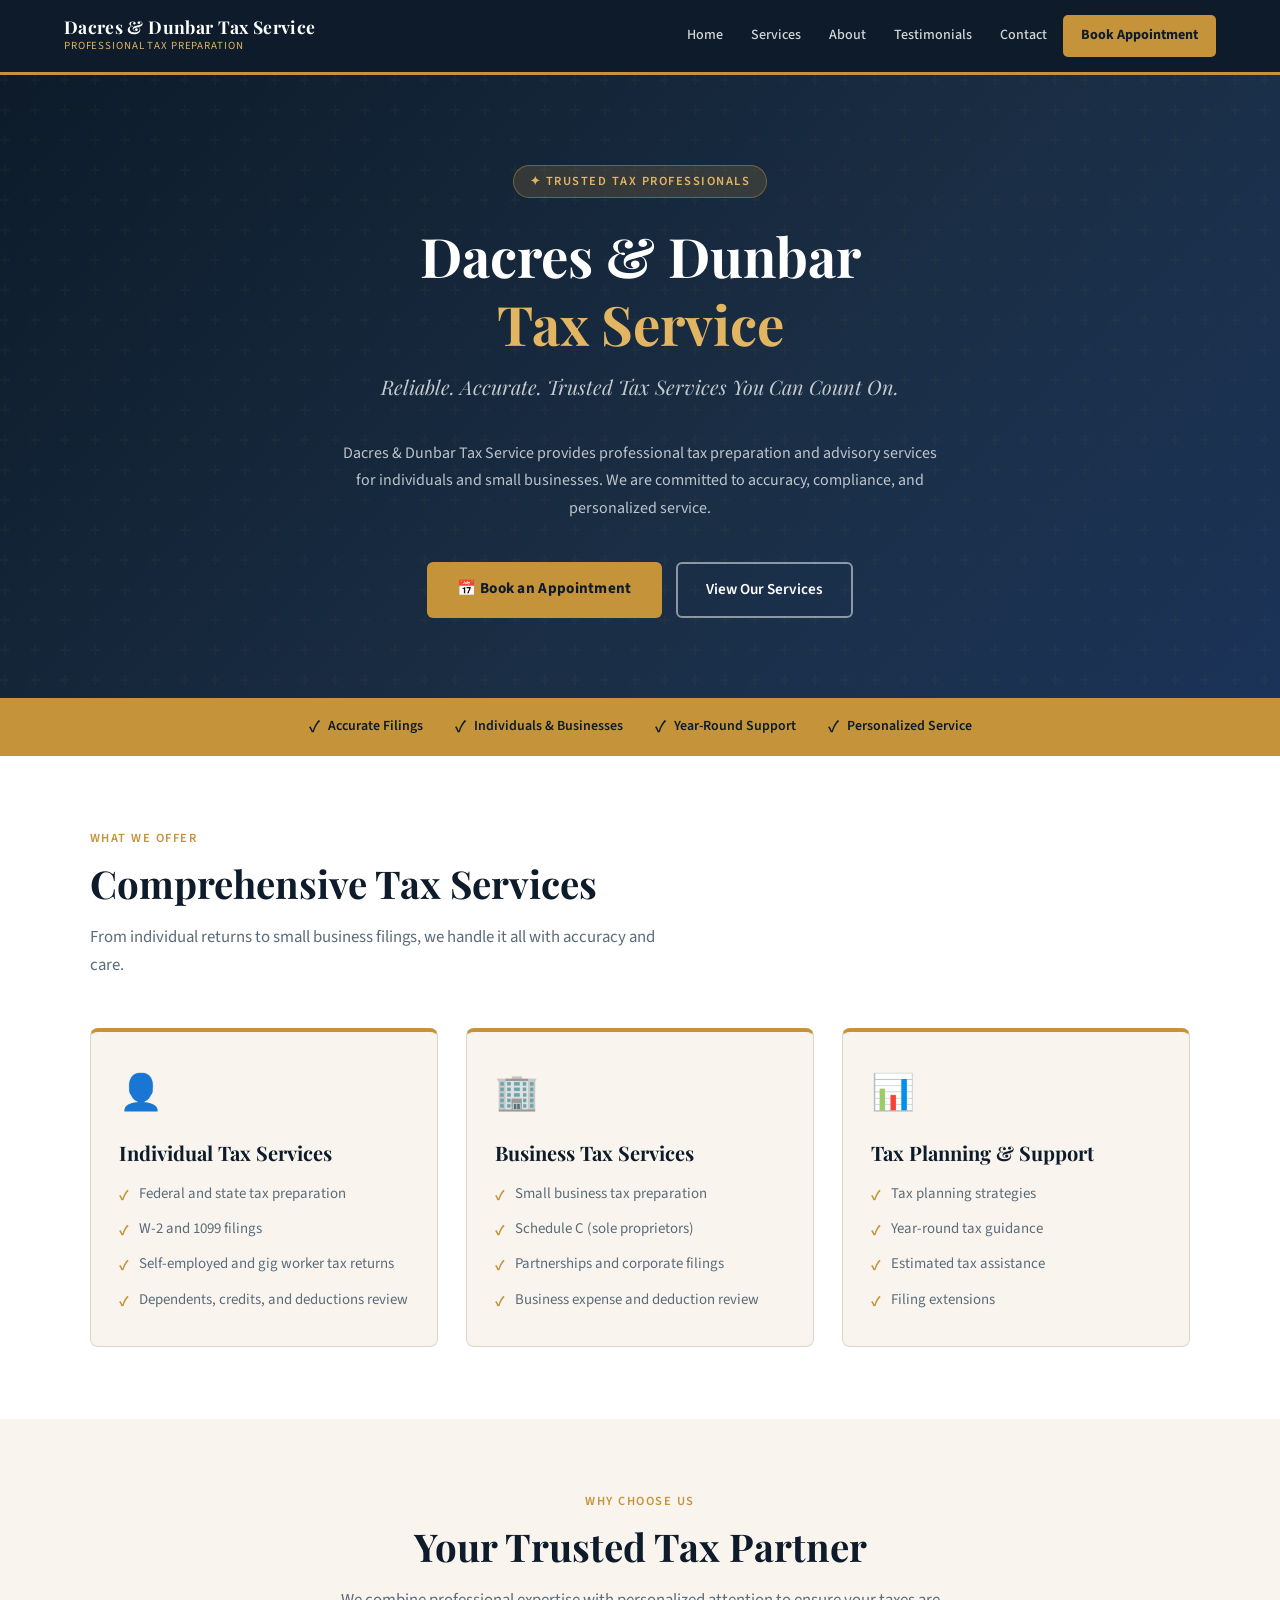
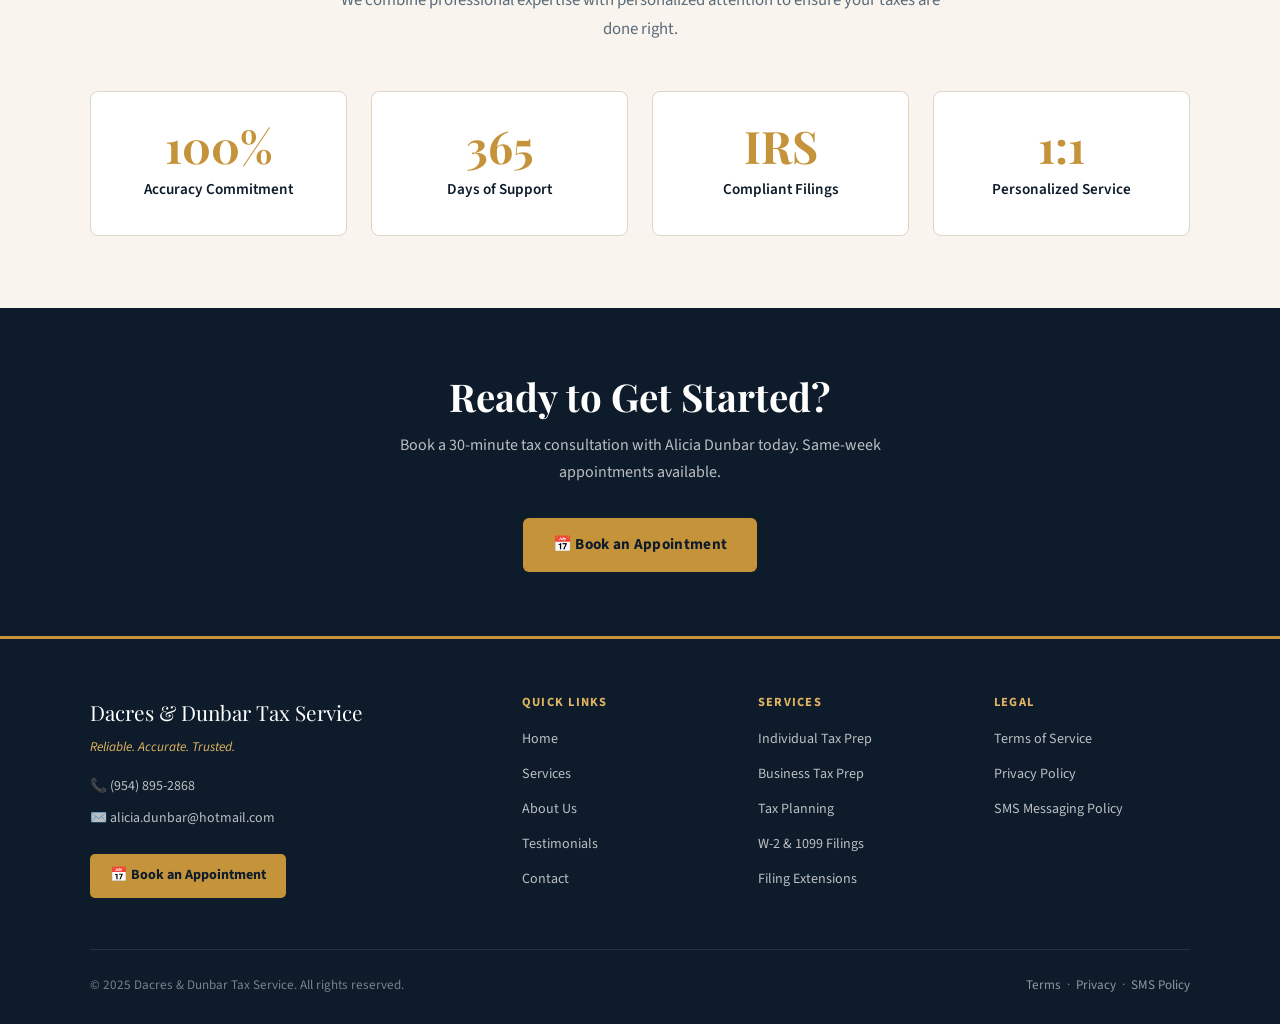
==== index.html @ fcadc468 "Add files via upload" ====
<!DOCTYPE html>
<html lang="en">
<head>
<meta charset="UTF-8">
<meta name="viewport" content="width=device-width, initial-scale=1.0">
<title>Dacres & Dunbar Tax Service | Professional Tax Preparation</title>
<meta name="description" content="Dacres & Dunbar Tax Service provides professional tax preparation and advisory services for individuals and small businesses.">
<link rel="preconnect" href="https://fonts.googleapis.com">
<link href="https://fonts.googleapis.com/css2?family=Playfair+Display:wght@400;600;700&family=Source+Sans+3:wght@300;400;500;600&display=swap" rel="stylesheet">
<style>
  :root {
    --navy: #0D1B2A;
    --navy-mid: #1A2E45;
    --gold: #C5933A;
    --gold-light: #E2B563;
    --cream: #F9F5EE;
    --cream-dark: #EFE9DC;
    --text: #1C2B3A;
    --text-muted: #5A6B7A;
    --white: #FFFFFF;
    --border: #DDD5C8;
    --success: #2E7D5B;
  }

  * { margin: 0; padding: 0; box-sizing: border-box; }

  html { scroll-behavior: smooth; }

  body {
    font-family: 'Source Sans 3', sans-serif;
    color: var(--text);
    background: var(--cream);
    font-size: 16px;
    line-height: 1.7;
  }

  /* ─── TYPOGRAPHY ─── */
  h1, h2, h3, h4 {
    font-family: 'Playfair Display', serif;
    line-height: 1.25;
  }

  /* ─── HEADER / NAV ─── */
  header {
    background: var(--navy);
    position: sticky;
    top: 0;
    z-index: 1000;
    border-bottom: 3px solid var(--gold);
  }

  .header-inner {
    max-width: 1200px;
    margin: 0 auto;
    padding: 0 24px;
    display: flex;
    align-items: center;
    justify-content: space-between;
    height: 72px;
    gap: 16px;
  }

  .logo {
    display: flex;
    flex-direction: column;
    text-decoration: none;
    flex-shrink: 0;
  }

  .logo-name {
    font-family: 'Playfair Display', serif;
    color: var(--white);
    font-size: 1.1rem;
    font-weight: 700;
    letter-spacing: 0.02em;
    line-height: 1.2;
  }

  .logo-tagline {
    color: var(--gold-light);
    font-size: 0.68rem;
    font-weight: 400;
    letter-spacing: 0.08em;
    text-transform: uppercase;
  }

  nav {
    display: flex;
    align-items: center;
    gap: 4px;
  }

  nav a {
    color: rgba(255,255,255,0.82);
    text-decoration: none;
    font-size: 0.88rem;
    font-weight: 500;
    padding: 8px 12px;
    border-radius: 4px;
    transition: color 0.2s, background 0.2s;
    white-space: nowrap;
  }

  nav a:hover {
    color: var(--gold-light);
    background: rgba(255,255,255,0.07);
  }

  .btn-book-header {
    background: var(--gold);
    color: var(--navy) !important;
    font-weight: 700 !important;
    padding: 9px 18px !important;
    border-radius: 5px !important;
    transition: background 0.2s, transform 0.15s !important;
  }

  .btn-book-header:hover {
    background: var(--gold-light) !important;
    color: var(--navy) !important;
    transform: translateY(-1px);
  }

  .hamburger {
    display: none;
    flex-direction: column;
    gap: 5px;
    cursor: pointer;
    padding: 6px;
    background: none;
    border: none;
  }

  .hamburger span {
    display: block;
    width: 24px;
    height: 2px;
    background: var(--white);
    border-radius: 2px;
    transition: 0.3s;
  }

  /* ─── MOBILE NAV ─── */
  @media (max-width: 820px) {
    .hamburger { display: flex; }
    nav {
      display: none;
      position: fixed;
      top: 75px;
      left: 0; right: 0;
      background: var(--navy);
      flex-direction: column;
      padding: 20px 24px 28px;
      gap: 4px;
      border-top: 1px solid rgba(255,255,255,0.1);
      border-bottom: 3px solid var(--gold);
      z-index: 999;
    }
    nav.open { display: flex; }
    nav a { width: 100%; padding: 12px 16px; font-size: 1rem; }
    .btn-book-header { text-align: center; margin-top: 8px; }
  }

  /* ─── PAGE SECTIONS ─── */
  .page { display: none; }
  .page.active { display: block; }

  /* ─── HERO ─── */
  .hero {
    background: linear-gradient(135deg, var(--navy) 0%, var(--navy-mid) 60%, #1B3358 100%);
    color: var(--white);
    padding: 90px 24px 80px;
    text-align: center;
    position: relative;
    overflow: hidden;
  }

  .hero::before {
    content: '';
    position: absolute;
    inset: 0;
    background: url("data:image/svg+xml,%3Csvg width='60' height='60' viewBox='0 0 60 60' xmlns='http://www.w3.org/2000/svg'%3E%3Cg fill='none' fill-rule='evenodd'%3E%3Cg fill='%23C5933A' fill-opacity='0.04'%3E%3Cpath d='M36 34v-4h-2v4h-4v2h4v4h2v-4h4v-2h-4zm0-30V0h-2v4h-4v2h4v4h2V6h4V4h-4zM6 34v-4H4v4H0v2h4v4h2v-4h4v-2H6zM6 4V0H4v4H0v2h4v4h2V6h4V4H6z'/%3E%3C/g%3E%3C/g%3E%3C/svg%3E") repeat;
    opacity: 1;
  }

  .hero-inner { position: relative; max-width: 780px; margin: 0 auto; }

  .hero-badge {
    display: inline-block;
    background: rgba(197,147,58,0.18);
    border: 1px solid rgba(197,147,58,0.45);
    color: var(--gold-light);
    font-size: 0.78rem;
    font-weight: 600;
    letter-spacing: 0.12em;
    text-transform: uppercase;
    padding: 5px 16px;
    border-radius: 30px;
    margin-bottom: 24px;
  }

  .hero h1 {
    font-size: clamp(2rem, 5vw, 3.4rem);
    font-weight: 700;
    margin-bottom: 12px;
    color: var(--white);
  }

  .hero h1 span { color: var(--gold-light); }

  .hero-tagline {
    font-size: clamp(1rem, 2.5vw, 1.25rem);
    color: rgba(255,255,255,0.75);
    margin-bottom: 36px;
    font-style: italic;
    font-family: 'Playfair Display', serif;
  }

  .hero-desc {
    font-size: 1rem;
    color: rgba(255,255,255,0.72);
    max-width: 600px;
    margin: 0 auto 40px;
  }

  .hero-cta-group {
    display: flex;
    gap: 14px;
    justify-content: center;
    flex-wrap: wrap;
  }

  .btn-primary {
    display: inline-block;
    background: var(--gold);
    color: var(--navy);
    font-weight: 700;
    font-size: 0.95rem;
    padding: 14px 30px;
    border-radius: 6px;
    text-decoration: none;
    transition: background 0.2s, transform 0.15s, box-shadow 0.2s;
    letter-spacing: 0.02em;
  }

  .btn-primary:hover {
    background: var(--gold-light);
    transform: translateY(-2px);
    box-shadow: 0 6px 20px rgba(197,147,58,0.35);
  }

  .btn-outline {
    display: inline-block;
    border: 2px solid rgba(255,255,255,0.5);
    color: var(--white);
    font-weight: 600;
    font-size: 0.95rem;
    padding: 13px 28px;
    border-radius: 6px;
    text-decoration: none;
    transition: border-color 0.2s, background 0.2s;
  }

  .btn-outline:hover {
    border-color: var(--gold-light);
    background: rgba(197,147,58,0.12);
    color: var(--gold-light);
  }

  /* ─── TRUST BAR ─── */
  .trust-bar {
    background: var(--gold);
    padding: 14px 24px;
  }

  .trust-bar-inner {
    max-width: 1100px;
    margin: 0 auto;
    display: flex;
    justify-content: center;
    gap: 32px;
    flex-wrap: wrap;
  }

  .trust-item {
    display: flex;
    align-items: center;
    gap: 8px;
    color: var(--navy);
    font-weight: 600;
    font-size: 0.87rem;
  }

  .trust-icon { font-size: 1.1rem; }

  /* ─── SECTION GENERICS ─── */
  section {
    padding: 72px 24px;
  }

  .section-inner {
    max-width: 1100px;
    margin: 0 auto;
  }

  .section-label {
    text-transform: uppercase;
    letter-spacing: 0.12em;
    font-size: 0.78rem;
    font-weight: 600;
    color: var(--gold);
    margin-bottom: 10px;
  }

  .section-title {
    font-size: clamp(1.6rem, 3.5vw, 2.4rem);
    color: var(--navy);
    margin-bottom: 16px;
  }

  .section-subtitle {
    color: var(--text-muted);
    font-size: 1.05rem;
    max-width: 600px;
    margin-bottom: 48px;
  }

  /* ─── SERVICES ─── */
  .services-bg { background: var(--white); }

  .services-grid {
    display: grid;
    grid-template-columns: repeat(auto-fit, minmax(300px, 1fr));
    gap: 28px;
  }

  .service-card {
    background: var(--cream);
    border: 1px solid var(--border);
    border-top: 4px solid var(--gold);
    border-radius: 8px;
    padding: 32px 28px;
    transition: box-shadow 0.2s, transform 0.2s;
  }

  .service-card:hover {
    box-shadow: 0 8px 32px rgba(13,27,42,0.1);
    transform: translateY(-3px);
  }

  .service-icon {
    font-size: 2.2rem;
    margin-bottom: 16px;
  }

  .service-card h3 {
    font-size: 1.25rem;
    color: var(--navy);
    margin-bottom: 16px;
  }

  .service-list {
    list-style: none;
    display: flex;
    flex-direction: column;
    gap: 8px;
  }

  .service-list li {
    display: flex;
    align-items: flex-start;
    gap: 10px;
    font-size: 0.93rem;
    color: var(--text-muted);
  }

  .service-list li::before {
    content: '✓';
    color: var(--gold);
    font-weight: 700;
    flex-shrink: 0;
    margin-top: 2px;
  }

  /* ─── WHY US ─── */
  .why-grid {
    display: grid;
    grid-template-columns: repeat(auto-fit, minmax(220px, 1fr));
    gap: 24px;
    margin-top: 48px;
  }

  .why-card {
    text-align: center;
    padding: 32px 20px;
    border-radius: 8px;
    background: var(--white);
    border: 1px solid var(--border);
  }

  .why-number {
    font-family: 'Playfair Display', serif;
    font-size: 2.8rem;
    font-weight: 700;
    color: var(--gold);
    line-height: 1;
    margin-bottom: 8px;
  }

  .why-label {
    font-weight: 600;
    color: var(--navy);
    font-size: 0.95rem;
  }

  /* ─── CTA BAND ─── */
  .cta-band {
    background: var(--navy);
    padding: 64px 24px;
    text-align: center;
  }

  .cta-band h2 {
    color: var(--white);
    font-size: clamp(1.6rem, 3.5vw, 2.4rem);
    margin-bottom: 12px;
  }

  .cta-band p {
    color: rgba(255,255,255,0.72);
    margin-bottom: 32px;
    max-width: 500px;
    margin-left: auto;
    margin-right: auto;
  }

  /* ─── TESTIMONIALS ─── */
  .testimonials-grid {
    display: grid;
    grid-template-columns: repeat(auto-fit, minmax(280px, 1fr));
    gap: 24px;
  }

  .testimonial-card {
    background: var(--white);
    border: 1px solid var(--border);
    border-left: 5px solid var(--gold);
    border-radius: 8px;
    padding: 28px 24px;
  }

  .stars { color: var(--gold); font-size: 1rem; margin-bottom: 12px; }

  .testimonial-text {
    font-style: italic;
    color: var(--text);
    margin-bottom: 16px;
    font-size: 0.97rem;
  }

  .testimonial-author {
    font-weight: 700;
    color: var(--navy);
    font-size: 0.9rem;
  }

  .testimonial-role {
    font-size: 0.82rem;
    color: var(--text-muted);
  }

  /* ─── ABOUT ─── */
  .about-layout {
    display: grid;
    grid-template-columns: 1fr 1fr;
    gap: 60px;
    align-items: center;
  }

  @media (max-width: 700px) {
    .about-layout { grid-template-columns: 1fr; gap: 32px; }
  }

  .about-img-block {
    background: linear-gradient(145deg, var(--navy), var(--navy-mid));
    border-radius: 12px;
    padding: 48px 36px;
    text-align: center;
    color: var(--white);
    position: relative;
    overflow: hidden;
  }

  .about-img-block::before {
    content: '';
    position: absolute;
    bottom: -30px;
    right: -30px;
    width: 150px;
    height: 150px;
    border: 3px solid rgba(197,147,58,0.25);
    border-radius: 50%;
  }

  .about-avatar {
    font-size: 4rem;
    margin-bottom: 16px;
  }

  .about-name {
    font-family: 'Playfair Display', serif;
    font-size: 1.4rem;
    color: var(--white);
    margin-bottom: 4px;
  }

  .about-title {
    color: var(--gold-light);
    font-size: 0.88rem;
    font-weight: 600;
    letter-spacing: 0.08em;
    text-transform: uppercase;
  }

  .about-text p {
    color: var(--text-muted);
    margin-bottom: 16px;
    font-size: 0.97rem;
  }

  .values-list {
    display: flex;
    flex-direction: column;
    gap: 12px;
    margin-top: 24px;
  }

  .value-item {
    display: flex;
    align-items: center;
    gap: 12px;
    padding: 12px 16px;
    background: var(--cream);
    border-radius: 6px;
    border-left: 3px solid var(--gold);
  }

  .value-icon { font-size: 1.2rem; }

  .value-text {
    font-weight: 600;
    color: var(--navy);
    font-size: 0.93rem;
  }

  /* ─── CONTACT ─── */
  .contact-layout {
    display: grid;
    grid-template-columns: 1fr 1.5fr;
    gap: 48px;
    align-items: start;
  }

  @media (max-width: 780px) {
    .contact-layout { grid-template-columns: 1fr; }
  }

  .contact-info { display: flex; flex-direction: column; gap: 20px; }

  .contact-block {
    background: var(--white);
    border: 1px solid var(--border);
    border-radius: 8px;
    padding: 20px 22px;
    display: flex;
    gap: 14px;
    align-items: flex-start;
  }

  .contact-block-icon {
    font-size: 1.4rem;
    flex-shrink: 0;
    margin-top: 2px;
  }

  .contact-block-label {
    font-weight: 700;
    color: var(--navy);
    font-size: 0.88rem;
    text-transform: uppercase;
    letter-spacing: 0.06em;
    margin-bottom: 4px;
  }

  .contact-block-value {
    font-size: 0.95rem;
    color: var(--text);
  }

  .contact-block-value a {
    color: var(--gold);
    text-decoration: none;
    font-weight: 500;
  }

  .hours-grid {
    display: grid;
    grid-template-columns: 1fr 1fr;
    gap: 4px 16px;
    font-size: 0.88rem;
    color: var(--text-muted);
    margin-top: 4px;
  }

  .hours-day { font-weight: 600; color: var(--navy); }

  /* ─── FORM ─── */
  .form-card {
    background: var(--white);
    border: 1px solid var(--border);
    border-radius: 10px;
    padding: 36px 32px;
  }

  .form-card h3 {
    color: var(--navy);
    font-size: 1.4rem;
    margin-bottom: 6px;
  }

  .form-subtitle {
    color: var(--text-muted);
    font-size: 0.9rem;
    margin-bottom: 28px;
  }

  .form-group { margin-bottom: 20px; }

  .form-group label {
    display: block;
    font-weight: 600;
    font-size: 0.88rem;
    color: var(--navy);
    margin-bottom: 6px;
    text-transform: uppercase;
    letter-spacing: 0.05em;
  }

  .form-group input,
  .form-group textarea,
  .form-group select {
    width: 100%;
    padding: 12px 14px;
    border: 1.5px solid var(--border);
    border-radius: 6px;
    font-family: 'Source Sans 3', sans-serif;
    font-size: 0.97rem;
    color: var(--text);
    background: var(--cream);
    transition: border-color 0.2s, box-shadow 0.2s;
    outline: none;
  }

  .form-group input:focus,
  .form-group textarea:focus {
    border-color: var(--gold);
    box-shadow: 0 0 0 3px rgba(197,147,58,0.12);
  }

  .form-group textarea { resize: vertical; min-height: 110px; }

  /* ─── SMS CONSENT ─── */
  .sms-consent-box {
    background: #EAF4F0;
    border: 1px solid #B8DECE;
    border-left: 4px solid var(--success);
    border-radius: 6px;
    padding: 18px 20px;
    margin: 20px 0;
  }

  .sms-consent-box p {
    font-size: 0.85rem;
    color: #2D4A3E;
    margin-bottom: 0;
    line-height: 1.6;
  }

  .checkbox-row {
    display: flex;
    gap: 10px;
    align-items: flex-start;
    margin: 16px 0 12px;
  }

  .checkbox-row input[type="checkbox"] {
    width: 18px;
    height: 18px;
    flex-shrink: 0;
    accent-color: var(--gold);
    margin-top: 2px;
    cursor: pointer;
  }

  .checkbox-row label {
    font-size: 0.87rem;
    color: var(--text);
    line-height: 1.55;
    cursor: pointer;
    font-weight: 400 !important;
    text-transform: none !important;
    letter-spacing: 0 !important;
  }

  .form-legal {
    font-size: 0.82rem;
    color: var(--text-muted);
    margin-bottom: 20px;
  }

  .form-legal a {
    color: var(--gold);
    text-decoration: none;
    font-weight: 600;
  }

  .btn-submit {
    width: 100%;
    padding: 15px;
    background: var(--navy);
    color: var(--white);
    font-family: 'Source Sans 3', sans-serif;
    font-size: 1rem;
    font-weight: 700;
    border: none;
    border-radius: 6px;
    cursor: pointer;
    letter-spacing: 0.04em;
    transition: background 0.2s, transform 0.15s;
  }

  .btn-submit:hover {
    background: var(--gold);
    color: var(--navy);
    transform: translateY(-1px);
  }

  .form-success {
    display: none;
    background: #EAF4F0;
    border: 1px solid #B8DECE;
    border-radius: 8px;
    padding: 24px;
    text-align: center;
    color: var(--success);
    font-weight: 600;
    font-size: 1rem;
    margin-top: 16px;
  }

  /* ─── CALENDLY EMBED ─── */
  .calendly-section {
    background: var(--cream-dark);
    padding: 56px 24px;
  }

  .calendly-wrapper {
    max-width: 900px;
    margin: 0 auto;
    background: var(--white);
    border-radius: 12px;
    overflow: hidden;
    border: 1px solid var(--border);
    box-shadow: 0 4px 24px rgba(13,27,42,0.08);
  }

  .calendly-header {
    background: var(--navy);
    padding: 24px 32px;
    text-align: center;
  }

  .calendly-header h3 {
    color: var(--white);
    font-size: 1.35rem;
    margin-bottom: 4px;
  }

  .calendly-header p {
    color: rgba(255,255,255,0.68);
    font-size: 0.9rem;
  }

  .calendly-iframe-wrap iframe {
    width: 100%;
    min-height: 650px;
    border: none;
    display: block;
  }

  /* ─── POLICY PAGES ─── */
  .policy-page {
    max-width: 800px;
    margin: 0 auto;
    padding: 60px 24px;
  }

  .policy-page h1 {
    font-size: clamp(1.8rem, 4vw, 2.6rem);
    color: var(--navy);
    margin-bottom: 6px;
  }

  .policy-date {
    color: var(--text-muted);
    font-size: 0.88rem;
    margin-bottom: 40px;
    border-bottom: 1px solid var(--border);
    padding-bottom: 20px;
  }

  .policy-section {
    margin-bottom: 36px;
  }

  .policy-section h2 {
    font-size: 1.25rem;
    color: var(--navy);
    margin-bottom: 12px;
    padding-bottom: 8px;
    border-bottom: 2px solid var(--gold);
    display: inline-block;
  }

  .policy-section p {
    color: var(--text-muted);
    font-size: 0.95rem;
    margin-bottom: 10px;
  }

  .policy-section ul {
    list-style: none;
    padding: 0;
    display: flex;
    flex-direction: column;
    gap: 6px;
  }

  .policy-section ul li {
    padding-left: 20px;
    position: relative;
    font-size: 0.93rem;
    color: var(--text-muted);
  }

  .policy-section ul li::before {
    content: '•';
    position: absolute;
    left: 0;
    color: var(--gold);
    font-weight: 700;
  }

  .policy-section a {
    color: var(--gold);
    text-decoration: none;
    font-weight: 600;
  }

  .policy-highlight {
    background: var(--cream-dark);
    border-left: 4px solid var(--gold);
    padding: 14px 18px;
    border-radius: 0 6px 6px 0;
    font-size: 0.92rem;
    color: var(--text);
    margin: 12px 0;
  }

  /* ─── FOOTER ─── */
  footer {
    background: var(--navy);
    color: var(--white);
    padding: 56px 24px 28px;
    border-top: 3px solid var(--gold);
  }

  .footer-inner {
    max-width: 1100px;
    margin: 0 auto;
  }

  .footer-top {
    display: grid;
    grid-template-columns: 2fr 1fr 1fr 1fr;
    gap: 40px;
    margin-bottom: 48px;
  }

  @media (max-width: 780px) {
    .footer-top { grid-template-columns: 1fr 1fr; gap: 28px; }
  }
  @media (max-width: 480px) {
    .footer-top { grid-template-columns: 1fr; }
  }

  .footer-brand-name {
    font-family: 'Playfair Display', serif;
    font-size: 1.3rem;
    color: var(--white);
    margin-bottom: 6px;
  }

  .footer-brand-tag {
    font-size: 0.83rem;
    color: var(--gold-light);
    font-style: italic;
    margin-bottom: 16px;
  }

  .footer-contact-item {
    display: flex;
    align-items: center;
    gap: 8px;
    font-size: 0.87rem;
    color: rgba(255,255,255,0.72);
    margin-bottom: 8px;
    text-decoration: none;
  }

  .footer-contact-item:hover { color: var(--gold-light); }

  .footer-col h4 {
    font-family: 'Source Sans 3', sans-serif;
    font-size: 0.78rem;
    font-weight: 700;
    text-transform: uppercase;
    letter-spacing: 0.1em;
    color: var(--gold-light);
    margin-bottom: 14px;
  }

  .footer-col ul { list-style: none; }
  .footer-col ul li { margin-bottom: 8px; }
  .footer-col ul li a {
    color: rgba(255,255,255,0.72);
    text-decoration: none;
    font-size: 0.88rem;
    transition: color 0.2s;
  }
  .footer-col ul li a:hover { color: var(--gold-light); }

  .footer-book-btn {
    display: inline-block;
    margin-top: 16px;
    background: var(--gold);
    color: var(--navy);
    font-weight: 700;
    font-size: 0.88rem;
    padding: 10px 20px;
    border-radius: 5px;
    text-decoration: none;
    transition: background 0.2s;
  }
  .footer-book-btn:hover { background: var(--gold-light); }

  .footer-bottom {
    border-top: 1px solid rgba(255,255,255,0.1);
    padding-top: 24px;
    display: flex;
    justify-content: space-between;
    align-items: center;
    flex-wrap: wrap;
    gap: 12px;
    font-size: 0.82rem;
    color: rgba(255,255,255,0.45);
  }

  .footer-bottom a { color: rgba(255,255,255,0.55); text-decoration: none; }
  .footer-bottom a:hover { color: var(--gold-light); }

  /* ─── PAGE HERO (inner pages) ─── */
  .page-hero {
    background: linear-gradient(135deg, var(--navy) 0%, var(--navy-mid) 100%);
    padding: 64px 24px 56px;
    text-align: center;
    border-bottom: 3px solid var(--gold);
  }

  .page-hero h1 {
    color: var(--white);
    font-size: clamp(1.8rem, 4vw, 2.8rem);
    margin-bottom: 10px;
  }

  .page-hero p {
    color: rgba(255,255,255,0.68);
    font-size: 1rem;
    max-width: 500px;
    margin: 0 auto;
  }

  /* ─── UTILITIES ─── */
  .text-center { text-align: center; }
  .gold { color: var(--gold); }

  @media (max-width: 480px) {
    section { padding: 52px 20px; }
    .form-card { padding: 24px 20px; }
  }
</style>
</head>
<body>

<!-- ══ HEADER ══ -->
<header>
  <div class="header-inner">
    <a href="#" class="logo" onclick="showPage('home')">
      <span class="logo-name">Dacres &amp; Dunbar Tax Service</span>
      <span class="logo-tagline">Professional Tax Preparation</span>
    </a>
    <button class="hamburger" id="menuToggle" aria-label="Open menu" onclick="toggleMenu()">
      <span></span><span></span><span></span>
    </button>
    <nav id="mainNav">
      <a href="#" onclick="showPage('home');closeMenu()">Home</a>
      <a href="#" onclick="showPage('services');closeMenu()">Services</a>
      <a href="#" onclick="showPage('about');closeMenu()">About</a>
      <a href="#" onclick="showPage('testimonials');closeMenu()">Testimonials</a>
      <a href="#" onclick="showPage('contact');closeMenu()">Contact</a>
      <a href="https://calendly.com/ddbacctgtax/30min" target="_blank" class="btn-book-header">Book Appointment</a>
    </nav>
  </div>
</header>

<!-- ════════════════════════════════════════
     HOME PAGE
════════════════════════════════════════ -->
<div id="page-home" class="page active">

  <section class="hero">
    <div class="hero-inner">
      <div class="hero-badge">✦ Trusted Tax Professionals</div>
      <h1>Dacres &amp; Dunbar<br><span>Tax Service</span></h1>
      <p class="hero-tagline">Reliable. Accurate. Trusted Tax Services You Can Count On.</p>
      <p class="hero-desc">Dacres &amp; Dunbar Tax Service provides professional tax preparation and advisory services for individuals and small businesses. We are committed to accuracy, compliance, and personalized service.</p>
      <div class="hero-cta-group">
        <a href="https://calendly.com/ddbacctgtax/30min" target="_blank" class="btn-primary">📅 Book an Appointment</a>
        <a href="#" class="btn-outline" onclick="showPage('services')">View Our Services</a>
      </div>
    </div>
  </section>

  <div class="trust-bar">
    <div class="trust-bar-inner">
      <div class="trust-item"><span class="trust-icon">✓</span> Accurate Filings</div>
      <div class="trust-item"><span class="trust-icon">✓</span> Individuals &amp; Businesses</div>
      <div class="trust-item"><span class="trust-icon">✓</span> Year-Round Support</div>
      <div class="trust-item"><span class="trust-icon">✓</span> Personalized Service</div>
    </div>
  </div>

  <!-- Services Preview -->
  <section class="services-bg">
    <div class="section-inner">
      <p class="section-label">What We Offer</p>
      <h2 class="section-title">Comprehensive Tax Services</h2>
      <p class="section-subtitle">From individual returns to small business filings, we handle it all with accuracy and care.</p>
      <div class="services-grid">
        <div class="service-card">
          <div class="service-icon">👤</div>
          <h3>Individual Tax Services</h3>
          <ul class="service-list">
            <li>Federal and state tax preparation</li>
            <li>W-2 and 1099 filings</li>
            <li>Self-employed and gig worker tax returns</li>
            <li>Dependents, credits, and deductions review</li>
          </ul>
        </div>
        <div class="service-card">
          <div class="service-icon">🏢</div>
          <h3>Business Tax Services</h3>
          <ul class="service-list">
            <li>Small business tax preparation</li>
            <li>Schedule C (sole proprietors)</li>
            <li>Partnerships and corporate filings</li>
            <li>Business expense and deduction review</li>
          </ul>
        </div>
        <div class="service-card">
          <div class="service-icon">📊</div>
          <h3>Tax Planning &amp; Support</h3>
          <ul class="service-list">
            <li>Tax planning strategies</li>
            <li>Year-round tax guidance</li>
            <li>Estimated tax assistance</li>
            <li>Filing extensions</li>
          </ul>
        </div>
      </div>
    </div>
  </section>

  <!-- Why Us -->
  <section>
    <div class="section-inner text-center">
      <p class="section-label">Why Choose Us</p>
      <h2 class="section-title">Your Trusted Tax Partner</h2>
      <p class="section-subtitle" style="margin-left:auto;margin-right:auto;text-align:center;">We combine professional expertise with personalized attention to ensure your taxes are done right.</p>
      <div class="why-grid">
        <div class="why-card">
          <div class="why-number">100%</div>
          <div class="why-label">Accuracy Commitment</div>
        </div>
        <div class="why-card">
          <div class="why-number">365</div>
          <div class="why-label">Days of Support</div>
        </div>
        <div class="why-card">
          <div class="why-number">IRS</div>
          <div class="why-label">Compliant Filings</div>
        </div>
        <div class="why-card">
          <div class="why-number">1:1</div>
          <div class="why-label">Personalized Service</div>
        </div>
      </div>
    </div>
  </section>

  <!-- CTA Band -->
  <div class="cta-band">
    <h2>Ready to Get Started?</h2>
    <p>Book a 30-minute tax consultation with Alicia Dunbar today. Same-week appointments available.</p>
    <a href="https://calendly.com/ddbacctgtax/30min" target="_blank" class="btn-primary">📅 Book an Appointment</a>
  </div>

</div><!-- /home -->


<!-- ════════════════════════════════════════
     SERVICES PAGE
════════════════════════════════════════ -->
<div id="page-services" class="page">
  <div class="page-hero">
    <h1>Our Services</h1>
    <p>Professional tax solutions for individuals and small businesses</p>
  </div>
  <section class="services-bg">
    <div class="section-inner">
      <div class="services-grid">
        <div class="service-card">
          <div class="service-icon">👤</div>
          <h3>Individual Tax Services</h3>
          <ul class="service-list">
            <li>Federal and state tax preparation</li>
            <li>W-2 and 1099 filings</li>
            <li>Self-employed and gig worker tax returns</li>
            <li>Dependents, credits, and deductions review</li>
          </ul>
        </div>
        <div class="service-card">
          <div class="service-icon">🏢</div>
          <h3>Business Tax Services</h3>
          <ul class="service-list">
            <li>Small business tax preparation</li>
            <li>Schedule C (sole proprietors)</li>
            <li>Partnerships and corporate filings</li>
            <li>Business expense and deduction review</li>
          </ul>
        </div>
        <div class="service-card">
          <div class="service-icon">📊</div>
          <h3>Tax Planning &amp; Support</h3>
          <ul class="service-list">
            <li>Tax planning strategies</li>
            <li>Year-round tax guidance</li>
            <li>Estimated tax assistance</li>
            <li>Filing extensions</li>
          </ul>
        </div>
      </div>
    </div>
  </section>
  <div class="cta-band">
    <h2>Questions About Our Services?</h2>
    <p>Contact us or book a free consultation to discuss your tax needs.</p>
    <a href="https://calendly.com/ddbacctgtax/30min" target="_blank" class="btn-primary">📅 Book an Appointment</a>
  </div>
</div>


<!-- ════════════════════════════════════════
     ABOUT PAGE
════════════════════════════════════════ -->
<div id="page-about" class="page">
  <div class="page-hero">
    <h1>About Us</h1>
    <p>Meet the professional behind your tax success</p>
  </div>
  <section>
    <div class="section-inner">
      <div class="about-layout">
        <div class="about-img-block">
          <div class="about-avatar">👩‍💼</div>
          <div class="about-name">Alicia Dunbar</div>
          <div class="about-title">Primary Contact &amp; Tax Professional</div>
          <div style="margin-top:24px;font-size:0.88rem;color:rgba(255,255,255,0.65);">
            <div style="margin-bottom:6px;">📞 <a href="tel:9548952868" style="color:var(--gold-light);text-decoration:none;">(954) 895-2868</a></div>
            <div>✉️ <a href="mailto:alicia.dunbar@hotmail.com" style="color:var(--gold-light);text-decoration:none;">alicia.dunbar@hotmail.com</a></div>
          </div>
        </div>
        <div class="about-text">
          <p class="section-label">About Dacres &amp; Dunbar Tax Service</p>
          <h2 class="section-title">Professional, Accurate &amp; Trustworthy</h2>
          <p>Dacres &amp; Dunbar Tax Service provides professional tax preparation and advisory services for individuals and small businesses. We are committed to accuracy, compliance, and personalized service.</p>
          <p>Our firm is built on the belief that every taxpayer deserves expert guidance and personalized attention. Whether you're filing as an individual, a gig worker, or a small business owner, we're here to ensure you get every deduction and credit you're entitled to — accurately and on time.</p>
          <p>We serve clients year-round, not just during tax season. From tax planning to filing extensions, we're your trusted partner for all things taxes.</p>
          <div class="values-list">
            <div class="value-item"><span class="value-icon">🎯</span><span class="value-text">Commitment to Accuracy</span></div>
            <div class="value-item"><span class="value-icon">🤝</span><span class="value-text">Personalized Service</span></div>
            <div class="value-item"><span class="value-icon">🔒</span><span class="value-text">Confidentiality &amp; Security</span></div>
            <div class="value-item"><span class="value-icon">📅</span><span class="value-text">Year-Round Availability</span></div>
          </div>
        </div>
      </div>
    </div>
  </section>
  <div class="cta-band">
    <h2>Ready to Work With Us?</h2>
    <p>Schedule your consultation today and let us handle the tax stress.</p>
    <a href="https://calendly.com/ddbacctgtax/30min" target="_blank" class="btn-primary">📅 Book an Appointment</a>
  </div>
</div>


<!-- ════════════════════════════════════════
     TESTIMONIALS PAGE
════════════════════════════════════════ -->
<div id="page-testimonials" class="page">
  <div class="page-hero">
    <h1>Client Testimonials</h1>
    <p>What our clients say about working with us</p>
  </div>
  <section>
    <div class="section-inner">
      <div class="testimonials-grid">
        <div class="testimonial-card">
          <div class="stars">★★★★★</div>
          <p class="testimonial-text">"Alicia made my tax filing so easy! She found deductions I didn't even know I qualified for. I'll definitely be coming back next year."</p>
          <div class="testimonial-author">Marcus T.</div>
          <div class="testimonial-role">Self-Employed Contractor</div>
        </div>
        <div class="testimonial-card">
          <div class="stars">★★★★★</div>
          <p class="testimonial-text">"As a small business owner, taxes used to stress me out. Dacres & Dunbar took care of everything accurately and on time. Highly recommend!"</p>
          <div class="testimonial-author">Sandra L.</div>
          <div class="testimonial-role">Small Business Owner</div>
        </div>
        <div class="testimonial-card">
          <div class="stars">★★★★★</div>
          <p class="testimonial-text">"Very professional and thorough. Alicia answered all my questions about my 1099s and made sure I wasn't overpaying. Great experience!"</p>
          <div class="testimonial-author">David R.</div>
          <div class="testimonial-role">Freelancer / 1099 Worker</div>
        </div>
        <div class="testimonial-card">
          <div class="stars">★★★★★</div>
          <p class="testimonial-text">"I've used several tax preparers before, but Dacres & Dunbar is by far the most knowledgeable and attentive. They genuinely care about their clients."</p>
          <div class="testimonial-author">Tamika W.</div>
          <div class="testimonial-role">Registered Nurse</div>
        </div>
        <div class="testimonial-card">
          <div class="stars">★★★★★</div>
          <p class="testimonial-text">"Excellent service! Quick turnaround, very organized, and Alicia clearly knows what she's doing. Saved me money and time."</p>
          <div class="testimonial-author">Jerome A.</div>
          <div class="testimonial-role">Partnership Business</div>
        </div>
        <div class="testimonial-card">
          <div class="stars">★★★★★</div>
          <p class="testimonial-text">"Finally found a tax professional who takes the time to explain everything. Alicia is thorough, honest, and incredibly helpful. 10/10!"</p>
          <div class="testimonial-author">Priya K.</div>
          <div class="testimonial-role">Gig Economy Worker</div>
        </div>
      </div>
    </div>
  </section>
  <div class="cta-band">
    <h2>Join Our Satisfied Clients</h2>
    <p>Experience the Dacres &amp; Dunbar difference for yourself.</p>
    <a href="https://calendly.com/ddbacctgtax/30min" target="_blank" class="btn-primary">📅 Book an Appointment</a>
  </div>
</div>


<!-- ════════════════════════════════════════
     CONTACT PAGE
════════════════════════════════════════ -->
<div id="page-contact" class="page">
  <div class="page-hero">
    <h1>Contact Us</h1>
    <p>We're here to help — reach out or book an appointment today</p>
  </div>

  <section>
    <div class="section-inner">
      <div class="contact-layout">

        <!-- Contact Info -->
        <div class="contact-info">
          <div class="contact-block">
            <div class="contact-block-icon">📞</div>
            <div>
              <div class="contact-block-label">Phone</div>
              <div class="contact-block-value"><a href="tel:9548952868">(954) 895-2868</a></div>
            </div>
          </div>
          <div class="contact-block">
            <div class="contact-block-icon">✉️</div>
            <div>
              <div class="contact-block-label">Email</div>
              <div class="contact-block-value"><a href="mailto:alicia.dunbar@hotmail.com">alicia.dunbar@hotmail.com</a></div>
            </div>
          </div>
          <div class="contact-block">
            <div class="contact-block-icon">📅</div>
            <div>
              <div class="contact-block-label">Book Online</div>
              <div class="contact-block-value">
                <a href="https://calendly.com/ddbacctgtax/30min" target="_blank">Schedule a 30-Min Consultation →</a>
              </div>
            </div>
          </div>
          <div class="contact-block">
            <div class="contact-block-icon">🕐</div>
            <div>
              <div class="contact-block-label">Business Hours</div>
              <div class="hours-grid" style="margin-top:10px;">
                <span class="hours-day">Mon–Wed</span><span>9AM – 6PM</span>
                <span class="hours-day">Thu–Fri</span><span>9AM – 8PM</span>
                <span class="hours-day">Saturday</span><span>9AM – 2PM</span>
                <span class="hours-day">Sunday</span><span>Closed</span>
              </div>
            </div>
          </div>
        </div>

        <!-- Contact Form -->
        <div class="form-card">
          <h3>Send Us a Message</h3>
          <p class="form-subtitle">Fill out the form below and we'll get back to you promptly.</p>

          <form id="contactForm" onsubmit="handleFormSubmit(event)">
            <div class="form-group">
              <label for="fullName">Full Name *</label>
              <input type="text" id="fullName" name="fullName" required placeholder="Your full name">
            </div>
            <div class="form-group">
              <label for="phone">Phone Number *</label>
              <input type="tel" id="phone" name="phone" required placeholder="(555) 000-0000">
            </div>
            <div class="form-group">
              <label for="email">Email Address *</label>
              <input type="email" id="email" name="email" required placeholder="you@email.com">
            </div>
            <div class="form-group">
              <label for="message">Message / What do you need help with? *</label>
              <textarea id="message" name="message" required placeholder="Describe your tax situation or question..."></textarea>
            </div>

            <!-- SMS Consent -->
            <div class="sms-consent-box">
              <p>By providing your phone number and submitting a form on this website, you agree to receive SMS (text) messages from Dacres &amp; Dunbar Tax Service. These messages may include appointment reminders, service updates, requests for information, and customer support communications. Message frequency may vary. Message and data rates may apply. You may opt out at any time by replying STOP to any text message. Reply HELP for assistance. Your consent is not a condition of purchase.</p>
            </div>

            <div class="checkbox-row">
              <input type="checkbox" id="smsConsent" name="smsConsent" required>
              <label for="smsConsent">I consent to receive SMS messages from Dacres &amp; Dunbar Tax Service regarding appointments, services, and important updates. Message and data rates may apply. I understand I can opt out at any time by replying STOP.</label>
            </div>

            <p class="form-legal">By submitting this form, you agree to our <a href="#" onclick="showPage('terms')">Terms of Service</a> and <a href="#" onclick="showPage('privacy')">Privacy Policy</a>.</p>

            <button type="submit" class="btn-submit">Send Message</button>
          </form>
          <div class="form-success" id="formSuccess">
            ✅ Thank you! Your message has been received. We'll be in touch within one business day.
          </div>
        </div>
      </div>
    </div>
  </section>

  <!-- Calendly Embed -->
  <div class="calendly-section">
    <div class="section-inner text-center" style="margin-bottom:32px;">
      <p class="section-label">Online Scheduling</p>
      <h2 class="section-title">Book a 30-Minute Tax Consultation</h2>
      <p class="section-subtitle" style="margin:0 auto;">Choose a convenient time and book directly with Alicia Dunbar.</p>
    </div>
    <div class="calendly-wrapper">
      <div class="calendly-header">
        <h3>📅 Schedule Your Appointment</h3>
        <p>30-minute consultation with Alicia Dunbar · Dacres &amp; Dunbar Tax Service</p>
      </div>
      <div class="calendly-iframe-wrap">
        <iframe src="https://calendly.com/ddbacctgtax/30min?embed_domain=dacres-dunbar.com&embed_type=Inline" title="Schedule a tax consultation with Dacres & Dunbar Tax Service" allow="accelerometer; autoplay; encrypted-media; gyroscope" loading="lazy" style="width:100%;min-height:650px;border:none;display:block;"></iframe>
      </div>
    </div>
  </div>
</div>


<!-- ════════════════════════════════════════
     TERMS OF SERVICE PAGE
════════════════════════════════════════ -->
<div id="page-terms" class="page">
  <div class="page-hero">
    <h1>Terms of Service</h1>
    <p>Please read these terms carefully before using our services</p>
  </div>
  <div class="policy-page">
    <p class="policy-date">Effective Date: January 1, 2025 &nbsp;|&nbsp; Dacres &amp; Dunbar Tax Service</p>

    <div class="policy-section">
      <h2>1. Acceptance of Terms</h2>
      <p>By accessing our website, submitting a form, contacting us by phone or email, or using any of our services, you agree to be bound by these Terms of Service. If you do not agree, please do not use our services.</p>
    </div>

    <div class="policy-section">
      <h2>2. Services Provided</h2>
      <p>Dacres &amp; Dunbar Tax Service provides professional tax preparation and advisory services for individuals and small businesses, including but not limited to federal and state tax preparation, W-2 and 1099 filings, Schedule C filings, small business tax preparation, tax planning, and filing extensions.</p>
    </div>

    <div class="policy-section">
      <h2>3. SMS Messaging Terms</h2>
      <p>By providing your phone number on our website or contact forms, you may consent to receive SMS (text) messages from Dacres &amp; Dunbar Tax Service. Messages may include:</p>
      <ul>
        <li>Appointment reminders</li>
        <li>Service updates</li>
        <li>Requests for information</li>
        <li>Customer support communications</li>
      </ul>
      <div class="policy-highlight">
        <strong>Message frequency may vary. Message and data rates may apply.</strong>
      </div>
      <p><strong>Opt-Out:</strong> Reply STOP to opt out of SMS messages at any time. Reply HELP for help or contact us at <a href="tel:9548952868">(954) 895-2868</a> or <a href="mailto:alicia.dunbar@hotmail.com">alicia.dunbar@hotmail.com</a>.</p>
      <div class="policy-highlight">
        <strong>Carrier Disclaimer:</strong> Mobile carriers are not responsible for delayed or undelivered messages.
      </div>
      <p>SMS consent is not a condition of purchase or service. You may continue to use our services without opting into SMS communications.</p>
    </div>

    <div class="policy-section">
      <h2>4. Eligibility</h2>
      <p>You must be 18 years or older to use our services. By engaging with Dacres &amp; Dunbar Tax Service, you represent that you are at least 18 years of age.</p>
    </div>

    <div class="policy-section">
      <h2>5. Client Responsibilities</h2>
      <p>Clients are responsible for providing accurate, complete, and timely information required for tax preparation. Dacres &amp; Dunbar Tax Service is not liable for errors resulting from incorrect or incomplete information provided by the client.</p>
    </div>

    <div class="policy-section">
      <h2>6. Confidentiality</h2>
      <p>We treat all client financial information with the strictest confidentiality. Your information is used solely for the purpose of providing our tax services. Please review our <a href="#" onclick="showPage('privacy')">Privacy Policy</a> for full details.</p>
    </div>

    <div class="policy-section">
      <h2>7. Limitation of Liability</h2>
      <p>Dacres &amp; Dunbar Tax Service provides services based on information supplied by clients. We are not responsible for penalties, interest, or additional tax assessments resulting from incomplete or inaccurate information provided by clients.</p>
    </div>

    <div class="policy-section">
      <h2>8. Changes to Terms</h2>
      <p>We reserve the right to modify these Terms of Service at any time. Changes will be effective upon posting to this website. Continued use of our services constitutes acceptance of the updated terms.</p>
    </div>

    <div class="policy-section">
      <h2>9. Contact Information</h2>
      <p>Questions about these Terms? Contact us:<br>
        📞 <a href="tel:9548952868">(954) 895-2868</a><br>
        ✉️ <a href="mailto:alicia.dunbar@hotmail.com">alicia.dunbar@hotmail.com</a>
      </p>
    </div>
  </div>
</div>


<!-- ════════════════════════════════════════
     PRIVACY POLICY PAGE
════════════════════════════════════════ -->
<div id="page-privacy" class="page">
  <div class="page-hero">
    <h1>Privacy Policy</h1>
    <p>How we collect, use, and protect your information</p>
  </div>
  <div class="policy-page">
    <p class="policy-date">Effective Date: January 1, 2025 &nbsp;|&nbsp; Dacres &amp; Dunbar Tax Service</p>

    <div class="policy-section">
      <h2>1. Information We Collect</h2>
      <p>When you interact with Dacres &amp; Dunbar Tax Service — whether through our website, forms, phone, or email — we may collect the following information:</p>
      <ul>
        <li>Full name</li>
        <li>Phone number (mobile and/or landline)</li>
        <li>Email address</li>
        <li>Form submission details and messages</li>
        <li>Financial and tax-related information you provide for service delivery</li>
        <li>Website usage data (via cookies and analytics tools)</li>
      </ul>
    </div>

    <div class="policy-section">
      <h2>2. How We Use Your Information</h2>
      <p>The information we collect is used for the following purposes:</p>
      <ul>
        <li>Scheduling and confirming appointments</li>
        <li>Delivering tax preparation and advisory services</li>
        <li>Communicating about your account or service requests</li>
        <li>Sending SMS messages (if you have opted in) including appointment reminders, service updates, and support communications</li>
        <li>Responding to inquiries and providing customer support</li>
        <li>Improving our website and services</li>
      </ul>
    </div>

    <div class="policy-section">
      <h2>3. SMS Consent &amp; Messaging</h2>
      <p>If you provide your phone number and check the SMS consent box on our contact form, you agree to receive text messages from Dacres &amp; Dunbar Tax Service related to appointments, services, and support.</p>
      <div class="policy-highlight">
        <strong>Reply STOP</strong> to opt out of SMS messages at any time. <strong>Reply HELP</strong> for assistance. Message and data rates may apply. Message frequency may vary.
      </div>
      <p>SMS consent is never a condition of receiving our services.</p>
    </div>

    <div class="policy-section">
      <h2>4. How We Share Your Information</h2>
      <div class="policy-highlight">
        We do not share or sell your personal information — including mobile numbers — to third parties for marketing purposes. We may share data with service providers who assist us only as necessary to provide the services described in this policy.
      </div>
      <p>We may disclose information if required by law, such as in response to a valid legal request or to comply with IRS regulations.</p>
    </div>

    <div class="policy-section">
      <h2>5. Cookies &amp; Analytics</h2>
      <p>Our website may use cookies and similar tracking technologies to enhance your browsing experience and gather anonymized usage data. This data helps us understand how visitors use our site and improve our online services. You may disable cookies in your browser settings; however, some features of the site may not function properly without them.</p>
      <p>We may use third-party analytics tools (such as Google Analytics) that collect anonymized information about website traffic and usage patterns. These providers have their own privacy policies governing the use of such data.</p>
    </div>

    <div class="policy-section">
      <h2>6. Data Security</h2>
      <p>We take the protection of your personal and financial information seriously. We implement reasonable administrative, technical, and physical safeguards to protect your data against unauthorized access, disclosure, alteration, or destruction. However, no method of transmission over the internet is 100% secure, and we cannot guarantee absolute security.</p>
    </div>

    <div class="policy-section">
      <h2>7. Data Retention</h2>
      <p>We retain client information for as long as necessary to provide our services and comply with applicable tax and legal regulations. You may request deletion of your information (where legally permissible) by contacting us directly.</p>
    </div>

    <div class="policy-section">
      <h2>8. Your Rights</h2>
      <p>You have the right to access, correct, or request deletion of your personal information (subject to applicable law). To exercise these rights, please contact us at the information below.</p>
    </div>

    <div class="policy-section">
      <h2>9. Contact Information</h2>
      <p>If you have questions about this Privacy Policy or how your information is used, please contact:</p>
      <p>
        <strong>Dacres &amp; Dunbar Tax Service</strong><br>
        Primary Contact: Alicia Dunbar<br>
        📞 <a href="tel:9548952868">(954) 895-2868</a><br>
        ✉️ <a href="mailto:alicia.dunbar@hotmail.com">alicia.dunbar@hotmail.com</a>
      </p>
    </div>

    <div class="policy-section">
      <h2>10. Changes to This Policy</h2>
      <p>We may update this Privacy Policy from time to time. Changes will be posted on this page with an updated effective date. Please review this page periodically. Continued use of our services after updates constitutes acceptance of the revised policy.</p>
    </div>
  </div>
</div>


<!-- ════════════════════════════════════════
     SMS MESSAGING POLICY PAGE
════════════════════════════════════════ -->
<div id="page-sms" class="page">
  <div class="page-hero">
    <h1>SMS Messaging Policy</h1>
    <p>How we use text messaging to communicate with clients</p>
  </div>
  <div class="policy-page">
    <p class="policy-date">Effective Date: January 1, 2025 &nbsp;|&nbsp; Dacres &amp; Dunbar Tax Service</p>

    <div class="policy-section">
      <h2>Overview</h2>
      <p>Dacres &amp; Dunbar Tax Service may use SMS (text message) communications to stay in touch with clients about their tax services. This policy explains how our SMS program works and your rights as a recipient.</p>
    </div>

    <div class="policy-section">
      <h2>Types of Messages</h2>
      <p>If you opt in to SMS communications, you may receive messages including:</p>
      <ul>
        <li>Appointment reminders and confirmations</li>
        <li>Service updates and status notifications</li>
        <li>Requests for documents or information needed to complete your return</li>
        <li>Customer support responses</li>
      </ul>
    </div>

    <div class="policy-section">
      <h2>How to Opt In</h2>
      <p>You may opt in to receive SMS messages by checking the SMS consent checkbox on our contact form and submitting your phone number. Consent is entirely voluntary and not required to use our services.</p>
    </div>

    <div class="policy-section">
      <h2>How to Opt Out</h2>
      <div class="policy-highlight">
        <strong>Reply STOP</strong> to any SMS message to unsubscribe immediately. You will receive a confirmation, then no further messages will be sent. Reply <strong>HELP</strong> for assistance, or contact us at <a href="tel:9548952868">(954) 895-2868</a> or <a href="mailto:alicia.dunbar@hotmail.com">alicia.dunbar@hotmail.com</a>.
      </div>
    </div>

    <div class="policy-section">
      <h2>Message Frequency &amp; Rates</h2>
      <p>Message frequency varies based on your service activity and appointment schedule. <strong>Message and data rates may apply</strong> depending on your mobile carrier and plan.</p>
    </div>

    <div class="policy-section">
      <h2>Carrier Disclaimer</h2>
      <div class="policy-highlight">
        Mobile carriers are not responsible for delayed or undelivered messages. Delivery is subject to carrier availability.
      </div>
    </div>

    <div class="policy-section">
      <h2>Privacy</h2>
      <p>Your mobile number will never be shared with or sold to third parties for marketing purposes. For full details, see our <a href="#" onclick="showPage('privacy')">Privacy Policy</a>.</p>
    </div>

    <div class="policy-section">
      <h2>Eligibility</h2>
      <p>SMS communications are available to clients who are 18 years of age or older and have a valid U.S. mobile phone number.</p>
    </div>

    <div class="policy-section">
      <h2>Contact Us</h2>
      <p>
        📞 <a href="tel:9548952868">(954) 895-2868</a><br>
        ✉️ <a href="mailto:alicia.dunbar@hotmail.com">alicia.dunbar@hotmail.com</a>
      </p>
    </div>
  </div>
</div>


<!-- ════════════════════════════════════════
     FOOTER (global)
════════════════════════════════════════ -->
<footer>
  <div class="footer-inner">
    <div class="footer-top">

      <!-- Brand -->
      <div>
        <div class="footer-brand-name">Dacres &amp; Dunbar Tax Service</div>
        <div class="footer-brand-tag">Reliable. Accurate. Trusted.</div>
        <a href="tel:9548952868" class="footer-contact-item">📞 (954) 895-2868</a>
        <a href="mailto:alicia.dunbar@hotmail.com" class="footer-contact-item">✉️ alicia.dunbar@hotmail.com</a>
        <a href="https://calendly.com/ddbacctgtax/30min" target="_blank" class="footer-book-btn">📅 Book an Appointment</a>
      </div>

      <!-- Quick Links -->
      <div class="footer-col">
        <h4>Quick Links</h4>
        <ul>
          <li><a href="#" onclick="showPage('home')">Home</a></li>
          <li><a href="#" onclick="showPage('services')">Services</a></li>
          <li><a href="#" onclick="showPage('about')">About Us</a></li>
          <li><a href="#" onclick="showPage('testimonials')">Testimonials</a></li>
          <li><a href="#" onclick="showPage('contact')">Contact</a></li>
        </ul>
      </div>

      <!-- Services -->
      <div class="footer-col">
        <h4>Services</h4>
        <ul>
          <li><a href="#" onclick="showPage('services')">Individual Tax Prep</a></li>
          <li><a href="#" onclick="showPage('services')">Business Tax Prep</a></li>
          <li><a href="#" onclick="showPage('services')">Tax Planning</a></li>
          <li><a href="#" onclick="showPage('services')">W-2 &amp; 1099 Filings</a></li>
          <li><a href="#" onclick="showPage('services')">Filing Extensions</a></li>
        </ul>
      </div>

      <!-- Legal -->
      <div class="footer-col">
        <h4>Legal</h4>
        <ul>
          <li><a href="#" onclick="showPage('terms')">Terms of Service</a></li>
          <li><a href="#" onclick="showPage('privacy')">Privacy Policy</a></li>
          <li><a href="#" onclick="showPage('sms')">SMS Messaging Policy</a></li>
        </ul>
      </div>

    </div>

    <div class="footer-bottom">
      <span>© 2025 Dacres &amp; Dunbar Tax Service. All rights reserved.</span>
      <span>
        <a href="#" onclick="showPage('terms')">Terms</a> &nbsp;·&nbsp;
        <a href="#" onclick="showPage('privacy')">Privacy</a> &nbsp;·&nbsp;
        <a href="#" onclick="showPage('sms')">SMS Policy</a>
      </span>
    </div>
  </div>
</footer>

<script>
  // ─── PAGE ROUTING ───
  function showPage(pageId) {
    document.querySelectorAll('.page').forEach(p => p.classList.remove('active'));
    const target = document.getElementById('page-' + pageId);
    if (target) {
      target.classList.add('active');
      window.scrollTo({ top: 0, behavior: 'smooth' });
    }
  }

  // ─── MOBILE MENU ───
  function toggleMenu() {
    document.getElementById('mainNav').classList.toggle('open');
  }

  function closeMenu() {
    document.getElementById('mainNav').classList.remove('open');
  }

  // Close menu on outside click
  document.addEventListener('click', function(e) {
    const nav = document.getElementById('mainNav');
    const toggle = document.getElementById('menuToggle');
    if (!nav.contains(e.target) && !toggle.contains(e.target)) {
      nav.classList.remove('open');
    }
  });

  // ─── CONTACT FORM ───
  function handleFormSubmit(e) {
    e.preventDefault();
    const form = document.getElementById('contactForm');
    const smsConsent = document.getElementById('smsConsent');

    if (!smsConsent.checked) {
      alert('Please check the SMS consent box to submit the form.');
      return;
    }

    const name = document.getElementById('fullName').value;
    const phone = document.getElementById('phone').value;
    const email = document.getElementById('email').value;
    const message = document.getElementById('message').value;

    // Compose mailto link
    const subject = encodeURIComponent('New Contact Form Submission – Dacres & Dunbar Tax Service');
    const body = encodeURIComponent(
      `New inquiry from website:\n\nName: ${name}\nPhone: ${phone}\nEmail: ${email}\n\nMessage:\n${message}\n\n---\nSMS Consent: Yes – client opted in to SMS communications.`
    );
    const mailtoLink = `mailto:Ddbacctgtax@gmail.com?subject=${subject}&body=${body}`;

    // Open mailto
    window.location.href = mailtoLink;

    // Show success message
    form.style.display = 'none';
    document.getElementById('formSuccess').style.display = 'block';
    document.getElementById('formSuccess').scrollIntoView({ behavior: 'smooth', block: 'center' });
  }
</script>

</body>
</html>
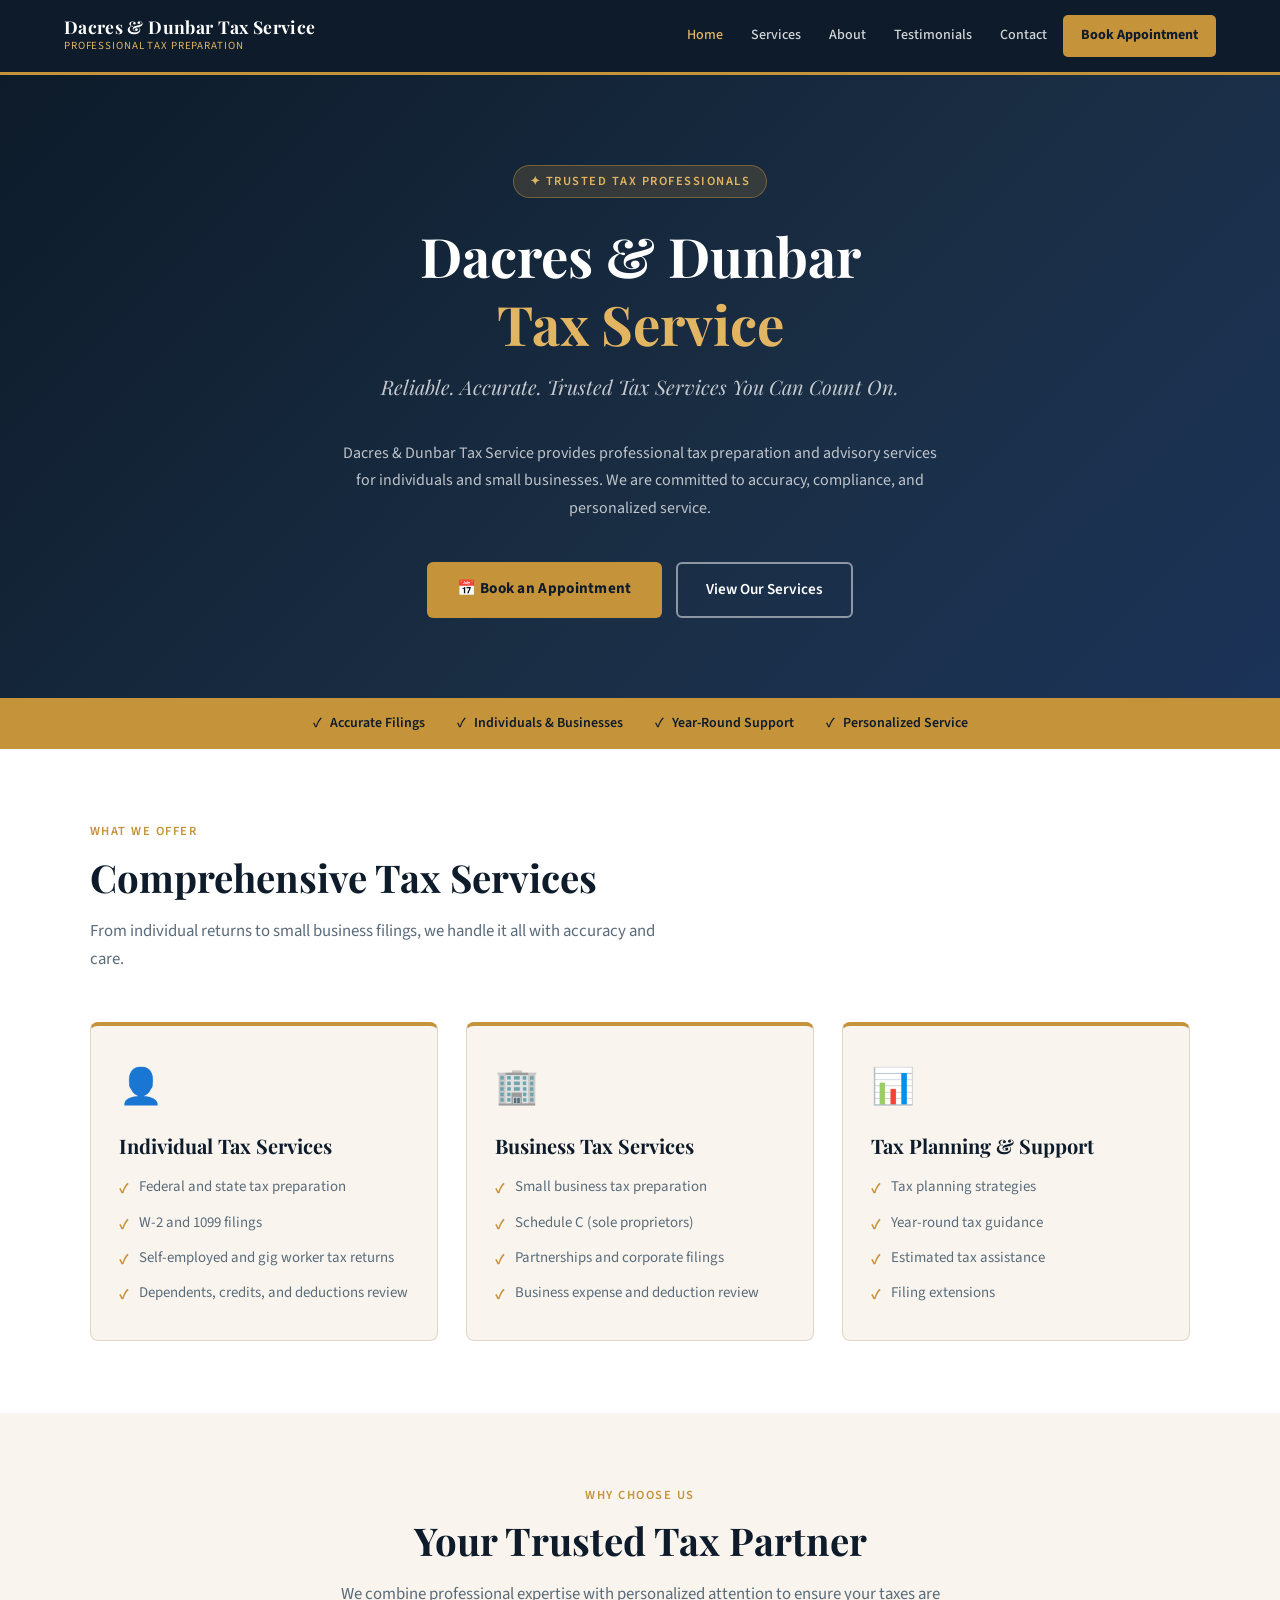
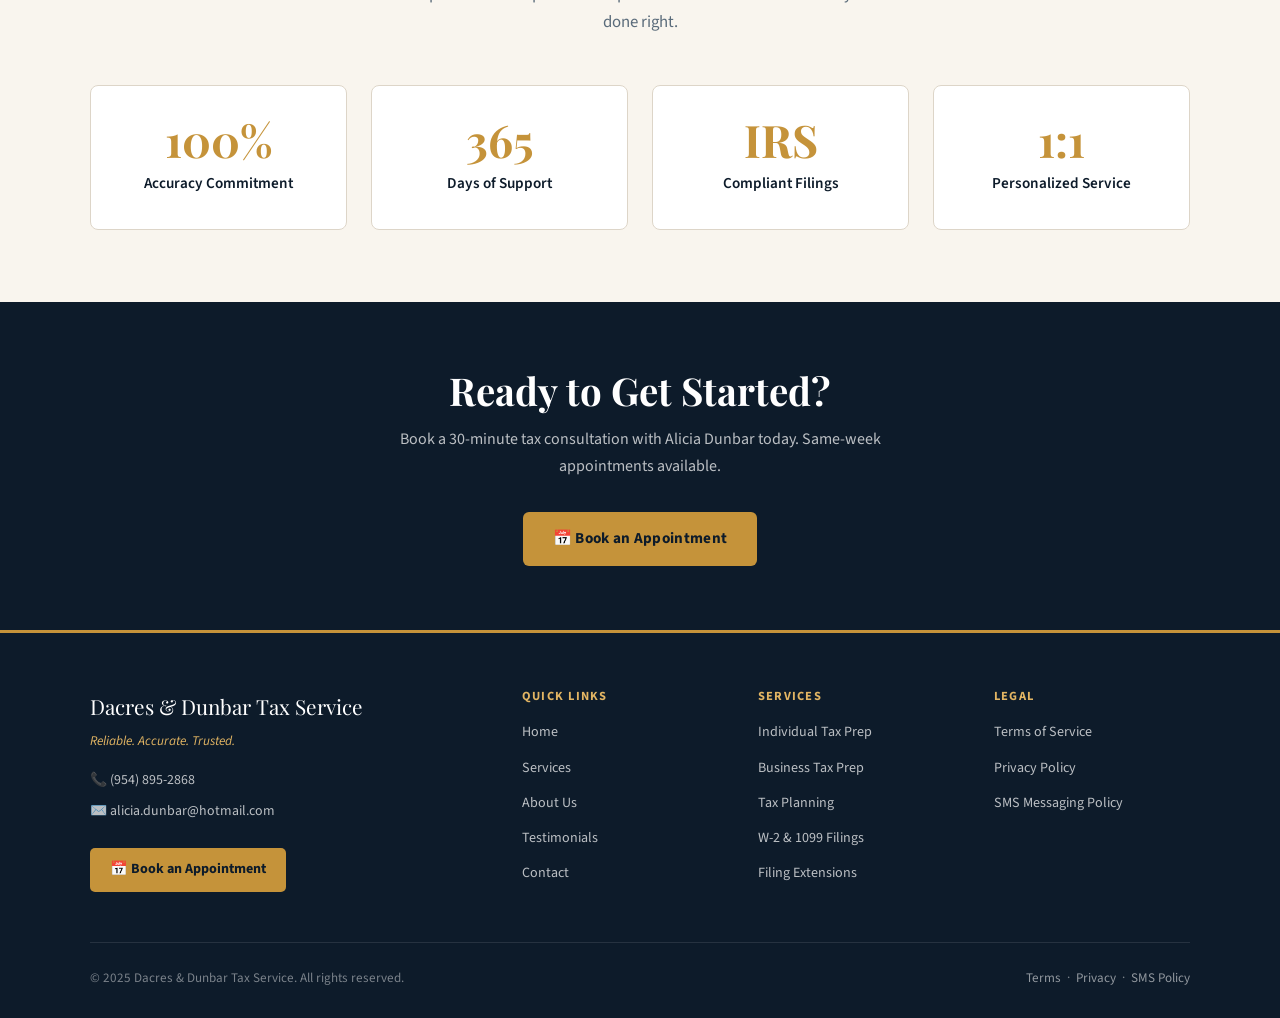
==== commit eb84766a: "Add files via upload" ====
--- a/index.html
+++ b/index.html
@@ -5,1776 +5,104 @@
 <meta name="viewport" content="width=device-width, initial-scale=1.0">
 <title>Dacres & Dunbar Tax Service | Professional Tax Preparation</title>
 <meta name="description" content="Dacres & Dunbar Tax Service provides professional tax preparation and advisory services for individuals and small businesses.">
-<link rel="preconnect" href="https://fonts.googleapis.com">
-<link href="https://fonts.googleapis.com/css2?family=Playfair+Display:wght@400;600;700&family=Source+Sans+3:wght@300;400;500;600&display=swap" rel="stylesheet">
-<style>
-  :root {
-    --navy: #0D1B2A;
-    --navy-mid: #1A2E45;
-    --gold: #C5933A;
-    --gold-light: #E2B563;
-    --cream: #F9F5EE;
-    --cream-dark: #EFE9DC;
-    --text: #1C2B3A;
-    --text-muted: #5A6B7A;
-    --white: #FFFFFF;
-    --border: #DDD5C8;
-    --success: #2E7D5B;
-  }
+<link rel="icon" type="image/x-icon" href="favicon.ico">
+<link rel="icon" type="image/png" sizes="32x32" href="favicon-32.png">
+<link rel="apple-touch-icon" sizes="180x180" href="favicon-180.png">
+<link rel="stylesheet" href="style.css">
+</head>
+<body data-page="home">
+<div id="header-slot"></div>
 
-  * { margin: 0; padding: 0; box-sizing: border-box; }
-
-  html { scroll-behavior: smooth; }
-
-  body {
-    font-family: 'Source Sans 3', sans-serif;
-    color: var(--text);
-    background: var(--cream);
-    font-size: 16px;
-    line-height: 1.7;
-  }
-
-  /* ─── TYPOGRAPHY ─── */
-  h1, h2, h3, h4 {
-    font-family: 'Playfair Display', serif;
-    line-height: 1.25;
-  }
-
-  /* ─── HEADER / NAV ─── */
-  header {
-    background: var(--navy);
-    position: sticky;
-    top: 0;
-    z-index: 1000;
-    border-bottom: 3px solid var(--gold);
-  }
-
-  .header-inner {
-    max-width: 1200px;
-    margin: 0 auto;
-    padding: 0 24px;
-    display: flex;
-    align-items: center;
-    justify-content: space-between;
-    height: 72px;
-    gap: 16px;
-  }
-
-  .logo {
-    display: flex;
-    flex-direction: column;
-    text-decoration: none;
-    flex-shrink: 0;
-  }
-
-  .logo-name {
-    font-family: 'Playfair Display', serif;
-    color: var(--white);
-    font-size: 1.1rem;
-    font-weight: 700;
-    letter-spacing: 0.02em;
-    line-height: 1.2;
-  }
-
-  .logo-tagline {
-    color: var(--gold-light);
-    font-size: 0.68rem;
-    font-weight: 400;
-    letter-spacing: 0.08em;
-    text-transform: uppercase;
-  }
-
-  nav {
-    display: flex;
-    align-items: center;
-    gap: 4px;
-  }
-
-  nav a {
-    color: rgba(255,255,255,0.82);
-    text-decoration: none;
-    font-size: 0.88rem;
-    font-weight: 500;
-    padding: 8px 12px;
-    border-radius: 4px;
-    transition: color 0.2s, background 0.2s;
-    white-space: nowrap;
-  }
-
-  nav a:hover {
-    color: var(--gold-light);
-    background: rgba(255,255,255,0.07);
-  }
-
-  .btn-book-header {
-    background: var(--gold);
-    color: var(--navy) !important;
-    font-weight: 700 !important;
-    padding: 9px 18px !important;
-    border-radius: 5px !important;
-    transition: background 0.2s, transform 0.15s !important;
-  }
-
-  .btn-book-header:hover {
-    background: var(--gold-light) !important;
-    color: var(--navy) !important;
-    transform: translateY(-1px);
-  }
-
-  .hamburger {
-    display: none;
-    flex-direction: column;
-    gap: 5px;
-    cursor: pointer;
-    padding: 6px;
-    background: none;
-    border: none;
-  }
-
-  .hamburger span {
-    display: block;
-    width: 24px;
-    height: 2px;
-    background: var(--white);
-    border-radius: 2px;
-    transition: 0.3s;
-  }
-
-  /* ─── MOBILE NAV ─── */
-  @media (max-width: 820px) {
-    .hamburger { display: flex; }
-    nav {
-      display: none;
-      position: fixed;
-      top: 75px;
-      left: 0; right: 0;
-      background: var(--navy);
-      flex-direction: column;
-      padding: 20px 24px 28px;
-      gap: 4px;
-      border-top: 1px solid rgba(255,255,255,0.1);
-      border-bottom: 3px solid var(--gold);
-      z-index: 999;
-    }
-    nav.open { display: flex; }
-    nav a { width: 100%; padding: 12px 16px; font-size: 1rem; }
-    .btn-book-header { text-align: center; margin-top: 8px; }
-  }
-
-  /* ─── PAGE SECTIONS ─── */
-  .page { display: none; }
-  .page.active { display: block; }
-
-  /* ─── HERO ─── */
-  .hero {
-    background: linear-gradient(135deg, var(--navy) 0%, var(--navy-mid) 60%, #1B3358 100%);
-    color: var(--white);
-    padding: 90px 24px 80px;
-    text-align: center;
-    position: relative;
-    overflow: hidden;
-  }
-
-  .hero::before {
-    content: '';
-    position: absolute;
-    inset: 0;
-    background: url("data:image/svg+xml,%3Csvg width='60' height='60' viewBox='0 0 60 60' xmlns='http://www.w3.org/2000/svg'%3E%3Cg fill='none' fill-rule='evenodd'%3E%3Cg fill='%23C5933A' fill-opacity='0.04'%3E%3Cpath d='M36 34v-4h-2v4h-4v2h4v4h2v-4h4v-2h-4zm0-30V0h-2v4h-4v2h4v4h2V6h4V4h-4zM6 34v-4H4v4H0v2h4v4h2v-4h4v-2H6zM6 4V0H4v4H0v2h4v4h2V6h4V4H6z'/%3E%3C/g%3E%3C/g%3E%3C/svg%3E") repeat;
-    opacity: 1;
-  }
-
-  .hero-inner { position: relative; max-width: 780px; margin: 0 auto; }
-
-  .hero-badge {
-    display: inline-block;
-    background: rgba(197,147,58,0.18);
-    border: 1px solid rgba(197,147,58,0.45);
-    color: var(--gold-light);
-    font-size: 0.78rem;
-    font-weight: 600;
-    letter-spacing: 0.12em;
-    text-transform: uppercase;
-    padding: 5px 16px;
-    border-radius: 30px;
-    margin-bottom: 24px;
-  }
-
-  .hero h1 {
-    font-size: clamp(2rem, 5vw, 3.4rem);
-    font-weight: 700;
-    margin-bottom: 12px;
-    color: var(--white);
-  }
-
-  .hero h1 span { color: var(--gold-light); }
-
-  .hero-tagline {
-    font-size: clamp(1rem, 2.5vw, 1.25rem);
-    color: rgba(255,255,255,0.75);
-    margin-bottom: 36px;
-    font-style: italic;
-    font-family: 'Playfair Display', serif;
-  }
-
-  .hero-desc {
-    font-size: 1rem;
-    color: rgba(255,255,255,0.72);
-    max-width: 600px;
-    margin: 0 auto 40px;
-  }
-
-  .hero-cta-group {
-    display: flex;
-    gap: 14px;
-    justify-content: center;
-    flex-wrap: wrap;
-  }
-
-  .btn-primary {
-    display: inline-block;
-    background: var(--gold);
-    color: var(--navy);
-    font-weight: 700;
-    font-size: 0.95rem;
-    padding: 14px 30px;
-    border-radius: 6px;
-    text-decoration: none;
-    transition: background 0.2s, transform 0.15s, box-shadow 0.2s;
-    letter-spacing: 0.02em;
-  }
-
-  .btn-primary:hover {
-    background: var(--gold-light);
-    transform: translateY(-2px);
-    box-shadow: 0 6px 20px rgba(197,147,58,0.35);
-  }
-
-  .btn-outline {
-    display: inline-block;
-    border: 2px solid rgba(255,255,255,0.5);
-    color: var(--white);
-    font-weight: 600;
-    font-size: 0.95rem;
-    padding: 13px 28px;
-    border-radius: 6px;
-    text-decoration: none;
-    transition: border-color 0.2s, background 0.2s;
-  }
-
-  .btn-outline:hover {
-    border-color: var(--gold-light);
-    background: rgba(197,147,58,0.12);
-    color: var(--gold-light);
-  }
-
-  /* ─── TRUST BAR ─── */
-  .trust-bar {
-    background: var(--gold);
-    padding: 14px 24px;
-  }
-
-  .trust-bar-inner {
-    max-width: 1100px;
-    margin: 0 auto;
-    display: flex;
-    justify-content: center;
-    gap: 32px;
-    flex-wrap: wrap;
-  }
-
-  .trust-item {
-    display: flex;
-    align-items: center;
-    gap: 8px;
-    color: var(--navy);
-    font-weight: 600;
-    font-size: 0.87rem;
-  }
-
-  .trust-icon { font-size: 1.1rem; }
-
-  /* ─── SECTION GENERICS ─── */
-  section {
-    padding: 72px 24px;
-  }
-
-  .section-inner {
-    max-width: 1100px;
-    margin: 0 auto;
-  }
-
-  .section-label {
-    text-transform: uppercase;
-    letter-spacing: 0.12em;
-    font-size: 0.78rem;
-    font-weight: 600;
-    color: var(--gold);
-    margin-bottom: 10px;
-  }
-
-  .section-title {
-    font-size: clamp(1.6rem, 3.5vw, 2.4rem);
-    color: var(--navy);
-    margin-bottom: 16px;
-  }
-
-  .section-subtitle {
-    color: var(--text-muted);
-    font-size: 1.05rem;
-    max-width: 600px;
-    margin-bottom: 48px;
-  }
-
-  /* ─── SERVICES ─── */
-  .services-bg { background: var(--white); }
-
-  .services-grid {
-    display: grid;
-    grid-template-columns: repeat(auto-fit, minmax(300px, 1fr));
-    gap: 28px;
-  }
-
-  .service-card {
-    background: var(--cream);
-    border: 1px solid var(--border);
-    border-top: 4px solid var(--gold);
-    border-radius: 8px;
-    padding: 32px 28px;
-    transition: box-shadow 0.2s, transform 0.2s;
-  }
-
-  .service-card:hover {
-    box-shadow: 0 8px 32px rgba(13,27,42,0.1);
-    transform: translateY(-3px);
-  }
-
-  .service-icon {
-    font-size: 2.2rem;
-    margin-bottom: 16px;
-  }
-
-  .service-card h3 {
-    font-size: 1.25rem;
-    color: var(--navy);
-    margin-bottom: 16px;
-  }
-
-  .service-list {
-    list-style: none;
-    display: flex;
-    flex-direction: column;
-    gap: 8px;
-  }
-
-  .service-list li {
-    display: flex;
-    align-items: flex-start;
-    gap: 10px;
-    font-size: 0.93rem;
-    color: var(--text-muted);
-  }
-
-  .service-list li::before {
-    content: '✓';
-    color: var(--gold);
-    font-weight: 700;
-    flex-shrink: 0;
-    margin-top: 2px;
-  }
-
-  /* ─── WHY US ─── */
-  .why-grid {
-    display: grid;
-    grid-template-columns: repeat(auto-fit, minmax(220px, 1fr));
-    gap: 24px;
-    margin-top: 48px;
-  }
-
-  .why-card {
-    text-align: center;
-    padding: 32px 20px;
-    border-radius: 8px;
-    background: var(--white);
-    border: 1px solid var(--border);
-  }
-
-  .why-number {
-    font-family: 'Playfair Display', serif;
-    font-size: 2.8rem;
-    font-weight: 700;
-    color: var(--gold);
-    line-height: 1;
-    margin-bottom: 8px;
-  }
-
-  .why-label {
-    font-weight: 600;
-    color: var(--navy);
-    font-size: 0.95rem;
-  }
-
-  /* ─── CTA BAND ─── */
-  .cta-band {
-    background: var(--navy);
-    padding: 64px 24px;
-    text-align: center;
-  }
-
-  .cta-band h2 {
-    color: var(--white);
-    font-size: clamp(1.6rem, 3.5vw, 2.4rem);
-    margin-bottom: 12px;
-  }
-
-  .cta-band p {
-    color: rgba(255,255,255,0.72);
-    margin-bottom: 32px;
-    max-width: 500px;
-    margin-left: auto;
-    margin-right: auto;
-  }
-
-  /* ─── TESTIMONIALS ─── */
-  .testimonials-grid {
-    display: grid;
-    grid-template-columns: repeat(auto-fit, minmax(280px, 1fr));
-    gap: 24px;
-  }
-
-  .testimonial-card {
-    background: var(--white);
-    border: 1px solid var(--border);
-    border-left: 5px solid var(--gold);
-    border-radius: 8px;
-    padding: 28px 24px;
-  }
-
-  .stars { color: var(--gold); font-size: 1rem; margin-bottom: 12px; }
-
-  .testimonial-text {
-    font-style: italic;
-    color: var(--text);
-    margin-bottom: 16px;
-    font-size: 0.97rem;
-  }
-
-  .testimonial-author {
-    font-weight: 700;
-    color: var(--navy);
-    font-size: 0.9rem;
-  }
-
-  .testimonial-role {
-    font-size: 0.82rem;
-    color: var(--text-muted);
-  }
-
-  /* ─── ABOUT ─── */
-  .about-layout {
-    display: grid;
-    grid-template-columns: 1fr 1fr;
-    gap: 60px;
-    align-items: center;
-  }
-
-  @media (max-width: 700px) {
-    .about-layout { grid-template-columns: 1fr; gap: 32px; }
-  }
-
-  .about-img-block {
-    background: linear-gradient(145deg, var(--navy), var(--navy-mid));
-    border-radius: 12px;
-    padding: 48px 36px;
-    text-align: center;
-    color: var(--white);
-    position: relative;
-    overflow: hidden;
-  }
-
-  .about-img-block::before {
-    content: '';
-    position: absolute;
-    bottom: -30px;
-    right: -30px;
-    width: 150px;
-    height: 150px;
-    border: 3px solid rgba(197,147,58,0.25);
-    border-radius: 50%;
-  }
-
-  .about-avatar {
-    font-size: 4rem;
-    margin-bottom: 16px;
-  }
-
-  .about-name {
-    font-family: 'Playfair Display', serif;
-    font-size: 1.4rem;
-    color: var(--white);
-    margin-bottom: 4px;
-  }
-
-  .about-title {
-    color: var(--gold-light);
-    font-size: 0.88rem;
-    font-weight: 600;
-    letter-spacing: 0.08em;
-    text-transform: uppercase;
-  }
-
-  .about-text p {
-    color: var(--text-muted);
-    margin-bottom: 16px;
-    font-size: 0.97rem;
-  }
-
-  .values-list {
-    display: flex;
-    flex-direction: column;
-    gap: 12px;
-    margin-top: 24px;
-  }
-
-  .value-item {
-    display: flex;
-    align-items: center;
-    gap: 12px;
-    padding: 12px 16px;
-    background: var(--cream);
-    border-radius: 6px;
-    border-left: 3px solid var(--gold);
-  }
-
-  .value-icon { font-size: 1.2rem; }
-
-  .value-text {
-    font-weight: 600;
-    color: var(--navy);
-    font-size: 0.93rem;
-  }
-
-  /* ─── CONTACT ─── */
-  .contact-layout {
-    display: grid;
-    grid-template-columns: 1fr 1.5fr;
-    gap: 48px;
-    align-items: start;
-  }
-
-  @media (max-width: 780px) {
-    .contact-layout { grid-template-columns: 1fr; }
-  }
-
-  .contact-info { display: flex; flex-direction: column; gap: 20px; }
-
-  .contact-block {
-    background: var(--white);
-    border: 1px solid var(--border);
-    border-radius: 8px;
-    padding: 20px 22px;
-    display: flex;
-    gap: 14px;
-    align-items: flex-start;
-  }
-
-  .contact-block-icon {
-    font-size: 1.4rem;
-    flex-shrink: 0;
-    margin-top: 2px;
-  }
-
-  .contact-block-label {
-    font-weight: 700;
-    color: var(--navy);
-    font-size: 0.88rem;
-    text-transform: uppercase;
-    letter-spacing: 0.06em;
-    margin-bottom: 4px;
-  }
-
-  .contact-block-value {
-    font-size: 0.95rem;
-    color: var(--text);
-  }
-
-  .contact-block-value a {
-    color: var(--gold);
-    text-decoration: none;
-    font-weight: 500;
-  }
-
-  .hours-grid {
-    display: grid;
-    grid-template-columns: 1fr 1fr;
-    gap: 4px 16px;
-    font-size: 0.88rem;
-    color: var(--text-muted);
-    margin-top: 4px;
-  }
-
-  .hours-day { font-weight: 600; color: var(--navy); }
-
-  /* ─── FORM ─── */
-  .form-card {
-    background: var(--white);
-    border: 1px solid var(--border);
-    border-radius: 10px;
-    padding: 36px 32px;
-  }
-
-  .form-card h3 {
-    color: var(--navy);
-    font-size: 1.4rem;
-    margin-bottom: 6px;
-  }
-
-  .form-subtitle {
-    color: var(--text-muted);
-    font-size: 0.9rem;
-    margin-bottom: 28px;
-  }
-
-  .form-group { margin-bottom: 20px; }
-
-  .form-group label {
-    display: block;
-    font-weight: 600;
-    font-size: 0.88rem;
-    color: var(--navy);
-    margin-bottom: 6px;
-    text-transform: uppercase;
-    letter-spacing: 0.05em;
-  }
-
-  .form-group input,
-  .form-group textarea,
-  .form-group select {
-    width: 100%;
-    padding: 12px 14px;
-    border: 1.5px solid var(--border);
-    border-radius: 6px;
-    font-family: 'Source Sans 3', sans-serif;
-    font-size: 0.97rem;
-    color: var(--text);
-    background: var(--cream);
-    transition: border-color 0.2s, box-shadow 0.2s;
-    outline: none;
-  }
-
-  .form-group input:focus,
-  .form-group textarea:focus {
-    border-color: var(--gold);
-    box-shadow: 0 0 0 3px rgba(197,147,58,0.12);
-  }
-
-  .form-group textarea { resize: vertical; min-height: 110px; }
-
-  /* ─── SMS CONSENT ─── */
-  .sms-consent-box {
-    background: #EAF4F0;
-    border: 1px solid #B8DECE;
-    border-left: 4px solid var(--success);
-    border-radius: 6px;
-    padding: 18px 20px;
-    margin: 20px 0;
-  }
-
-  .sms-consent-box p {
-    font-size: 0.85rem;
-    color: #2D4A3E;
-    margin-bottom: 0;
-    line-height: 1.6;
-  }
-
-  .checkbox-row {
-    display: flex;
-    gap: 10px;
-    align-items: flex-start;
-    margin: 16px 0 12px;
-  }
-
-  .checkbox-row input[type="checkbox"] {
-    width: 18px;
-    height: 18px;
-    flex-shrink: 0;
-    accent-color: var(--gold);
-    margin-top: 2px;
-    cursor: pointer;
-  }
-
-  .checkbox-row label {
-    font-size: 0.87rem;
-    color: var(--text);
-    line-height: 1.55;
-    cursor: pointer;
-    font-weight: 400 !important;
-    text-transform: none !important;
-    letter-spacing: 0 !important;
-  }
-
-  .form-legal {
-    font-size: 0.82rem;
-    color: var(--text-muted);
-    margin-bottom: 20px;
-  }
-
-  .form-legal a {
-    color: var(--gold);
-    text-decoration: none;
-    font-weight: 600;
-  }
-
-  .btn-submit {
-    width: 100%;
-    padding: 15px;
-    background: var(--navy);
-    color: var(--white);
-    font-family: 'Source Sans 3', sans-serif;
-    font-size: 1rem;
-    font-weight: 700;
-    border: none;
-    border-radius: 6px;
-    cursor: pointer;
-    letter-spacing: 0.04em;
-    transition: background 0.2s, transform 0.15s;
-  }
-
-  .btn-submit:hover {
-    background: var(--gold);
-    color: var(--navy);
-    transform: translateY(-1px);
-  }
-
-  .form-success {
-    display: none;
-    background: #EAF4F0;
-    border: 1px solid #B8DECE;
-    border-radius: 8px;
-    padding: 24px;
-    text-align: center;
-    color: var(--success);
-    font-weight: 600;
-    font-size: 1rem;
-    margin-top: 16px;
-  }
-
-  /* ─── CALENDLY EMBED ─── */
-  .calendly-section {
-    background: var(--cream-dark);
-    padding: 56px 24px;
-  }
-
-  .calendly-wrapper {
-    max-width: 900px;
-    margin: 0 auto;
-    background: var(--white);
-    border-radius: 12px;
-    overflow: hidden;
-    border: 1px solid var(--border);
-    box-shadow: 0 4px 24px rgba(13,27,42,0.08);
-  }
-
-  .calendly-header {
-    background: var(--navy);
-    padding: 24px 32px;
-    text-align: center;
-  }
-
-  .calendly-header h3 {
-    color: var(--white);
-    font-size: 1.35rem;
-    margin-bottom: 4px;
-  }
-
-  .calendly-header p {
-    color: rgba(255,255,255,0.68);
-    font-size: 0.9rem;
-  }
-
-  .calendly-iframe-wrap iframe {
-    width: 100%;
-    min-height: 650px;
-    border: none;
-    display: block;
-  }
-
-  /* ─── POLICY PAGES ─── */
-  .policy-page {
-    max-width: 800px;
-    margin: 0 auto;
-    padding: 60px 24px;
-  }
-
-  .policy-page h1 {
-    font-size: clamp(1.8rem, 4vw, 2.6rem);
-    color: var(--navy);
-    margin-bottom: 6px;
-  }
-
-  .policy-date {
-    color: var(--text-muted);
-    font-size: 0.88rem;
-    margin-bottom: 40px;
-    border-bottom: 1px solid var(--border);
-    padding-bottom: 20px;
-  }
-
-  .policy-section {
-    margin-bottom: 36px;
-  }
-
-  .policy-section h2 {
-    font-size: 1.25rem;
-    color: var(--navy);
-    margin-bottom: 12px;
-    padding-bottom: 8px;
-    border-bottom: 2px solid var(--gold);
-    display: inline-block;
-  }
-
-  .policy-section p {
-    color: var(--text-muted);
-    font-size: 0.95rem;
-    margin-bottom: 10px;
-  }
-
-  .policy-section ul {
-    list-style: none;
-    padding: 0;
-    display: flex;
-    flex-direction: column;
-    gap: 6px;
-  }
-
-  .policy-section ul li {
-    padding-left: 20px;
-    position: relative;
-    font-size: 0.93rem;
-    color: var(--text-muted);
-  }
-
-  .policy-section ul li::before {
-    content: '•';
-    position: absolute;
-    left: 0;
-    color: var(--gold);
-    font-weight: 700;
-  }
-
-  .policy-section a {
-    color: var(--gold);
-    text-decoration: none;
-    font-weight: 600;
-  }
-
-  .policy-highlight {
-    background: var(--cream-dark);
-    border-left: 4px solid var(--gold);
-    padding: 14px 18px;
-    border-radius: 0 6px 6px 0;
-    font-size: 0.92rem;
-    color: var(--text);
-    margin: 12px 0;
-  }
-
-  /* ─── FOOTER ─── */
-  footer {
-    background: var(--navy);
-    color: var(--white);
-    padding: 56px 24px 28px;
-    border-top: 3px solid var(--gold);
-  }
-
-  .footer-inner {
-    max-width: 1100px;
-    margin: 0 auto;
-  }
-
-  .footer-top {
-    display: grid;
-    grid-template-columns: 2fr 1fr 1fr 1fr;
-    gap: 40px;
-    margin-bottom: 48px;
-  }
-
-  @media (max-width: 780px) {
-    .footer-top { grid-template-columns: 1fr 1fr; gap: 28px; }
-  }
-  @media (max-width: 480px) {
-    .footer-top { grid-template-columns: 1fr; }
-  }
-
-  .footer-brand-name {
-    font-family: 'Playfair Display', serif;
-    font-size: 1.3rem;
-    color: var(--white);
-    margin-bottom: 6px;
-  }
-
-  .footer-brand-tag {
-    font-size: 0.83rem;
-    color: var(--gold-light);
-    font-style: italic;
-    margin-bottom: 16px;
-  }
-
-  .footer-contact-item {
-    display: flex;
-    align-items: center;
-    gap: 8px;
-    font-size: 0.87rem;
-    color: rgba(255,255,255,0.72);
-    margin-bottom: 8px;
-    text-decoration: none;
-  }
-
-  .footer-contact-item:hover { color: var(--gold-light); }
-
-  .footer-col h4 {
-    font-family: 'Source Sans 3', sans-serif;
-    font-size: 0.78rem;
-    font-weight: 700;
-    text-transform: uppercase;
-    letter-spacing: 0.1em;
-    color: var(--gold-light);
-    margin-bottom: 14px;
-  }
-
-  .footer-col ul { list-style: none; }
-  .footer-col ul li { margin-bottom: 8px; }
-  .footer-col ul li a {
-    color: rgba(255,255,255,0.72);
-    text-decoration: none;
-    font-size: 0.88rem;
-    transition: color 0.2s;
-  }
-  .footer-col ul li a:hover { color: var(--gold-light); }
-
-  .footer-book-btn {
-    display: inline-block;
-    margin-top: 16px;
-    background: var(--gold);
-    color: var(--navy);
-    font-weight: 700;
-    font-size: 0.88rem;
-    padding: 10px 20px;
-    border-radius: 5px;
-    text-decoration: none;
-    transition: background 0.2s;
-  }
-  .footer-book-btn:hover { background: var(--gold-light); }
-
-  .footer-bottom {
-    border-top: 1px solid rgba(255,255,255,0.1);
-    padding-top: 24px;
-    display: flex;
-    justify-content: space-between;
-    align-items: center;
-    flex-wrap: wrap;
-    gap: 12px;
-    font-size: 0.82rem;
-    color: rgba(255,255,255,0.45);
-  }
-
-  .footer-bottom a { color: rgba(255,255,255,0.55); text-decoration: none; }
-  .footer-bottom a:hover { color: var(--gold-light); }
-
-  /* ─── PAGE HERO (inner pages) ─── */
-  .page-hero {
-    background: linear-gradient(135deg, var(--navy) 0%, var(--navy-mid) 100%);
-    padding: 64px 24px 56px;
-    text-align: center;
-    border-bottom: 3px solid var(--gold);
-  }
-
-  .page-hero h1 {
-    color: var(--white);
-    font-size: clamp(1.8rem, 4vw, 2.8rem);
-    margin-bottom: 10px;
-  }
-
-  .page-hero p {
-    color: rgba(255,255,255,0.68);
-    font-size: 1rem;
-    max-width: 500px;
-    margin: 0 auto;
-  }
-
-  /* ─── UTILITIES ─── */
-  .text-center { text-align: center; }
-  .gold { color: var(--gold); }
-
-  @media (max-width: 480px) {
-    section { padding: 52px 20px; }
-    .form-card { padding: 24px 20px; }
-  }
-</style>
-</head>
-<body>
-
-<!-- ══ HEADER ══ -->
-<header>
-  <div class="header-inner">
-    <a href="#" class="logo" onclick="showPage('home')">
-      <span class="logo-name">Dacres &amp; Dunbar Tax Service</span>
-      <span class="logo-tagline">Professional Tax Preparation</span>
-    </a>
-    <button class="hamburger" id="menuToggle" aria-label="Open menu" onclick="toggleMenu()">
-      <span></span><span></span><span></span>
-    </button>
-    <nav id="mainNav">
-      <a href="#" onclick="showPage('home');closeMenu()">Home</a>
-      <a href="#" onclick="showPage('services');closeMenu()">Services</a>
-      <a href="#" onclick="showPage('about');closeMenu()">About</a>
-      <a href="#" onclick="showPage('testimonials');closeMenu()">Testimonials</a>
-      <a href="#" onclick="showPage('contact');closeMenu()">Contact</a>
-      <a href="https://calendly.com/ddbacctgtax/30min" target="_blank" class="btn-book-header">Book Appointment</a>
-    </nav>
-  </div>
-</header>
-
-<!-- ════════════════════════════════════════
-     HOME PAGE
-════════════════════════════════════════ -->
-<div id="page-home" class="page active">
-
-  <section class="hero">
-    <div class="hero-inner">
-      <div class="hero-badge">✦ Trusted Tax Professionals</div>
-      <h1>Dacres &amp; Dunbar<br><span>Tax Service</span></h1>
-      <p class="hero-tagline">Reliable. Accurate. Trusted Tax Services You Can Count On.</p>
-      <p class="hero-desc">Dacres &amp; Dunbar Tax Service provides professional tax preparation and advisory services for individuals and small businesses. We are committed to accuracy, compliance, and personalized service.</p>
-      <div class="hero-cta-group">
-        <a href="https://calendly.com/ddbacctgtax/30min" target="_blank" class="btn-primary">📅 Book an Appointment</a>
-        <a href="#" class="btn-outline" onclick="showPage('services')">View Our Services</a>
-      </div>
-    </div>
-  </section>
-
-  <div class="trust-bar">
-    <div class="trust-bar-inner">
-      <div class="trust-item"><span class="trust-icon">✓</span> Accurate Filings</div>
-      <div class="trust-item"><span class="trust-icon">✓</span> Individuals &amp; Businesses</div>
-      <div class="trust-item"><span class="trust-icon">✓</span> Year-Round Support</div>
-      <div class="trust-item"><span class="trust-icon">✓</span> Personalized Service</div>
+<!-- HERO -->
+<section class="hero" style="background:linear-gradient(135deg,#0D1B2A 0%,#1A2E45 60%,#1B3358 100%);color:#fff;padding:90px 24px 80px;text-align:center;position:relative;overflow:hidden;">
+  <div style="position:absolute;inset:0;background:url(\"data:image/svg+xml,%3Csvg width='60' height='60' viewBox='0 0 60 60' xmlns='http://www.w3.org/2000/svg'%3E%3Cg fill='%23C5933A' fill-opacity='0.04'%3E%3Cpath d='M36 34v-4h-2v4h-4v2h4v4h2v-4h4v-2h-4zm0-30V0h-2v4h-4v2h4v4h2V6h4V4h-4zM6 34v-4H4v4H0v2h4v4h2v-4h4v-2H6zM6 4V0H4v4H0v2h4v4h2V6h4V4H6z'/%3E%3C/g%3E%3C/svg%3E\") repeat;"></div>
+  <div style="position:relative;max-width:780px;margin:0 auto;">
+    <div style="display:inline-block;background:rgba(197,147,58,0.18);border:1px solid rgba(197,147,58,0.45);color:#E2B563;font-size:0.78rem;font-weight:600;letter-spacing:0.12em;text-transform:uppercase;padding:5px 16px;border-radius:30px;margin-bottom:24px;">✦ Trusted Tax Professionals</div>
+    <h1 style="font-family:'Playfair Display',serif;font-size:clamp(2rem,5vw,3.4rem);font-weight:700;margin-bottom:12px;color:#fff;">Dacres &amp; Dunbar<br><span style="color:#E2B563;">Tax Service</span></h1>
+    <p style="font-size:clamp(1rem,2.5vw,1.25rem);color:rgba(255,255,255,0.75);margin-bottom:36px;font-style:italic;font-family:'Playfair Display',serif;">Reliable. Accurate. Trusted Tax Services You Can Count On.</p>
+    <p style="font-size:1rem;color:rgba(255,255,255,0.72);max-width:600px;margin:0 auto 40px;">Dacres &amp; Dunbar Tax Service provides professional tax preparation and advisory services for individuals and small businesses. We are committed to accuracy, compliance, and personalized service.</p>
+    <div style="display:flex;gap:14px;justify-content:center;flex-wrap:wrap;">
+      <a href="https://calendly.com/ddbacctgtax/30min" target="_blank" class="btn-primary">📅 Book an Appointment</a>
+      <a href="services.html" class="btn-outline">View Our Services</a>
     </div>
   </div>
+</section>
 
-  <!-- Services Preview -->
-  <section class="services-bg">
-    <div class="section-inner">
-      <p class="section-label">What We Offer</p>
-      <h2 class="section-title">Comprehensive Tax Services</h2>
-      <p class="section-subtitle">From individual returns to small business filings, we handle it all with accuracy and care.</p>
-      <div class="services-grid">
-        <div class="service-card">
-          <div class="service-icon">👤</div>
-          <h3>Individual Tax Services</h3>
-          <ul class="service-list">
-            <li>Federal and state tax preparation</li>
-            <li>W-2 and 1099 filings</li>
-            <li>Self-employed and gig worker tax returns</li>
-            <li>Dependents, credits, and deductions review</li>
-          </ul>
-        </div>
-        <div class="service-card">
-          <div class="service-icon">🏢</div>
-          <h3>Business Tax Services</h3>
-          <ul class="service-list">
-            <li>Small business tax preparation</li>
-            <li>Schedule C (sole proprietors)</li>
-            <li>Partnerships and corporate filings</li>
-            <li>Business expense and deduction review</li>
-          </ul>
-        </div>
-        <div class="service-card">
-          <div class="service-icon">📊</div>
-          <h3>Tax Planning &amp; Support</h3>
-          <ul class="service-list">
-            <li>Tax planning strategies</li>
-            <li>Year-round tax guidance</li>
-            <li>Estimated tax assistance</li>
-            <li>Filing extensions</li>
-          </ul>
-        </div>
-      </div>
-    </div>
-  </section>
-
-  <!-- Why Us -->
-  <section>
-    <div class="section-inner text-center">
-      <p class="section-label">Why Choose Us</p>
-      <h2 class="section-title">Your Trusted Tax Partner</h2>
-      <p class="section-subtitle" style="margin-left:auto;margin-right:auto;text-align:center;">We combine professional expertise with personalized attention to ensure your taxes are done right.</p>
-      <div class="why-grid">
-        <div class="why-card">
-          <div class="why-number">100%</div>
-          <div class="why-label">Accuracy Commitment</div>
-        </div>
-        <div class="why-card">
-          <div class="why-number">365</div>
-          <div class="why-label">Days of Support</div>
-        </div>
-        <div class="why-card">
-          <div class="why-number">IRS</div>
-          <div class="why-label">Compliant Filings</div>
-        </div>
-        <div class="why-card">
-          <div class="why-number">1:1</div>
-          <div class="why-label">Personalized Service</div>
-        </div>
-      </div>
-    </div>
-  </section>
-
-  <!-- CTA Band -->
-  <div class="cta-band">
-    <h2>Ready to Get Started?</h2>
-    <p>Book a 30-minute tax consultation with Alicia Dunbar today. Same-week appointments available.</p>
-    <a href="https://calendly.com/ddbacctgtax/30min" target="_blank" class="btn-primary">📅 Book an Appointment</a>
-  </div>
-
-</div><!-- /home -->
-
-
-<!-- ════════════════════════════════════════
-     SERVICES PAGE
-════════════════════════════════════════ -->
-<div id="page-services" class="page">
-  <div class="page-hero">
-    <h1>Our Services</h1>
-    <p>Professional tax solutions for individuals and small businesses</p>
-  </div>
-  <section class="services-bg">
-    <div class="section-inner">
-      <div class="services-grid">
-        <div class="service-card">
-          <div class="service-icon">👤</div>
-          <h3>Individual Tax Services</h3>
-          <ul class="service-list">
-            <li>Federal and state tax preparation</li>
-            <li>W-2 and 1099 filings</li>
-            <li>Self-employed and gig worker tax returns</li>
-            <li>Dependents, credits, and deductions review</li>
-          </ul>
-        </div>
-        <div class="service-card">
-          <div class="service-icon">🏢</div>
-          <h3>Business Tax Services</h3>
-          <ul class="service-list">
-            <li>Small business tax preparation</li>
-            <li>Schedule C (sole proprietors)</li>
-            <li>Partnerships and corporate filings</li>
-            <li>Business expense and deduction review</li>
-          </ul>
-        </div>
-        <div class="service-card">
-          <div class="service-icon">📊</div>
-          <h3>Tax Planning &amp; Support</h3>
-          <ul class="service-list">
-            <li>Tax planning strategies</li>
-            <li>Year-round tax guidance</li>
-            <li>Estimated tax assistance</li>
-            <li>Filing extensions</li>
-          </ul>
-        </div>
-      </div>
-    </div>
-  </section>
-  <div class="cta-band">
-    <h2>Questions About Our Services?</h2>
-    <p>Contact us or book a free consultation to discuss your tax needs.</p>
-    <a href="https://calendly.com/ddbacctgtax/30min" target="_blank" class="btn-primary">📅 Book an Appointment</a>
+<!-- TRUST BAR -->
+<div class="trust-bar">
+  <div class="trust-bar-inner">
+    <div class="trust-item"><span>✓</span> Accurate Filings</div>
+    <div class="trust-item"><span>✓</span> Individuals &amp; Businesses</div>
+    <div class="trust-item"><span>✓</span> Year-Round Support</div>
+    <div class="trust-item"><span>✓</span> Personalized Service</div>
   </div>
 </div>
 
-
-<!-- ════════════════════════════════════════
-     ABOUT PAGE
-════════════════════════════════════════ -->
-<div id="page-about" class="page">
-  <div class="page-hero">
-    <h1>About Us</h1>
-    <p>Meet the professional behind your tax success</p>
-  </div>
-  <section>
-    <div class="section-inner">
-      <div class="about-layout">
-        <div class="about-img-block">
-          <div class="about-avatar">👩‍💼</div>
-          <div class="about-name">Alicia Dunbar</div>
-          <div class="about-title">Primary Contact &amp; Tax Professional</div>
-          <div style="margin-top:24px;font-size:0.88rem;color:rgba(255,255,255,0.65);">
-            <div style="margin-bottom:6px;">📞 <a href="tel:9548952868" style="color:var(--gold-light);text-decoration:none;">(954) 895-2868</a></div>
-            <div>✉️ <a href="mailto:alicia.dunbar@hotmail.com" style="color:var(--gold-light);text-decoration:none;">alicia.dunbar@hotmail.com</a></div>
-          </div>
-        </div>
-        <div class="about-text">
-          <p class="section-label">About Dacres &amp; Dunbar Tax Service</p>
-          <h2 class="section-title">Professional, Accurate &amp; Trustworthy</h2>
-          <p>Dacres &amp; Dunbar Tax Service provides professional tax preparation and advisory services for individuals and small businesses. We are committed to accuracy, compliance, and personalized service.</p>
-          <p>Our firm is built on the belief that every taxpayer deserves expert guidance and personalized attention. Whether you're filing as an individual, a gig worker, or a small business owner, we're here to ensure you get every deduction and credit you're entitled to — accurately and on time.</p>
-          <p>We serve clients year-round, not just during tax season. From tax planning to filing extensions, we're your trusted partner for all things taxes.</p>
-          <div class="values-list">
-            <div class="value-item"><span class="value-icon">🎯</span><span class="value-text">Commitment to Accuracy</span></div>
-            <div class="value-item"><span class="value-icon">🤝</span><span class="value-text">Personalized Service</span></div>
-            <div class="value-item"><span class="value-icon">🔒</span><span class="value-text">Confidentiality &amp; Security</span></div>
-            <div class="value-item"><span class="value-icon">📅</span><span class="value-text">Year-Round Availability</span></div>
-          </div>
-        </div>
+<!-- SERVICES PREVIEW -->
+<section class="services-bg">
+  <div class="section-inner">
+    <p class="section-label">What We Offer</p>
+    <h2 class="section-title">Comprehensive Tax Services</h2>
+    <p class="section-subtitle">From individual returns to small business filings, we handle it all with accuracy and care.</p>
+    <div class="services-grid">
+      <div class="service-card">
+        <div class="service-icon">👤</div>
+        <h3>Individual Tax Services</h3>
+        <ul class="service-list">
+          <li>Federal and state tax preparation</li>
+          <li>W-2 and 1099 filings</li>
+          <li>Self-employed and gig worker tax returns</li>
+          <li>Dependents, credits, and deductions review</li>
+        </ul>
       </div>
-    </div>
-  </section>
-  <div class="cta-band">
-    <h2>Ready to Work With Us?</h2>
-    <p>Schedule your consultation today and let us handle the tax stress.</p>
-    <a href="https://calendly.com/ddbacctgtax/30min" target="_blank" class="btn-primary">📅 Book an Appointment</a>
-  </div>
-</div>
-
-
-<!-- ════════════════════════════════════════
-     TESTIMONIALS PAGE
-════════════════════════════════════════ -->
-<div id="page-testimonials" class="page">
-  <div class="page-hero">
-    <h1>Client Testimonials</h1>
-    <p>What our clients say about working with us</p>
-  </div>
-  <section>
-    <div class="section-inner">
-      <div class="testimonials-grid">
-        <div class="testimonial-card">
-          <div class="stars">★★★★★</div>
-          <p class="testimonial-text">"Alicia made my tax filing so easy! She found deductions I didn't even know I qualified for. I'll definitely be coming back next year."</p>
-          <div class="testimonial-author">Marcus T.</div>
-          <div class="testimonial-role">Self-Employed Contractor</div>
-        </div>
-        <div class="testimonial-card">
-          <div class="stars">★★★★★</div>
-          <p class="testimonial-text">"As a small business owner, taxes used to stress me out. Dacres & Dunbar took care of everything accurately and on time. Highly recommend!"</p>
-          <div class="testimonial-author">Sandra L.</div>
-          <div class="testimonial-role">Small Business Owner</div>
-        </div>
-        <div class="testimonial-card">
-          <div class="stars">★★★★★</div>
-          <p class="testimonial-text">"Very professional and thorough. Alicia answered all my questions about my 1099s and made sure I wasn't overpaying. Great experience!"</p>
-          <div class="testimonial-author">David R.</div>
-          <div class="testimonial-role">Freelancer / 1099 Worker</div>
-        </div>
-        <div class="testimonial-card">
-          <div class="stars">★★★★★</div>
-          <p class="testimonial-text">"I've used several tax preparers before, but Dacres & Dunbar is by far the most knowledgeable and attentive. They genuinely care about their clients."</p>
-          <div class="testimonial-author">Tamika W.</div>
-          <div class="testimonial-role">Registered Nurse</div>
-        </div>
-        <div class="testimonial-card">
-          <div class="stars">★★★★★</div>
-          <p class="testimonial-text">"Excellent service! Quick turnaround, very organized, and Alicia clearly knows what she's doing. Saved me money and time."</p>
-          <div class="testimonial-author">Jerome A.</div>
-          <div class="testimonial-role">Partnership Business</div>
-        </div>
-        <div class="testimonial-card">
-          <div class="stars">★★★★★</div>
-          <p class="testimonial-text">"Finally found a tax professional who takes the time to explain everything. Alicia is thorough, honest, and incredibly helpful. 10/10!"</p>
-          <div class="testimonial-author">Priya K.</div>
-          <div class="testimonial-role">Gig Economy Worker</div>
-        </div>
+      <div class="service-card">
+        <div class="service-icon">🏢</div>
+        <h3>Business Tax Services</h3>
+        <ul class="service-list">
+          <li>Small business tax preparation</li>
+          <li>Schedule C (sole proprietors)</li>
+          <li>Partnerships and corporate filings</li>
+          <li>Business expense and deduction review</li>
+        </ul>
       </div>
-    </div>
-  </section>
-  <div class="cta-band">
-    <h2>Join Our Satisfied Clients</h2>
-    <p>Experience the Dacres &amp; Dunbar difference for yourself.</p>
-    <a href="https://calendly.com/ddbacctgtax/30min" target="_blank" class="btn-primary">📅 Book an Appointment</a>
-  </div>
-</div>
-
-
-<!-- ════════════════════════════════════════
-     CONTACT PAGE
-════════════════════════════════════════ -->
-<div id="page-contact" class="page">
-  <div class="page-hero">
-    <h1>Contact Us</h1>
-    <p>We're here to help — reach out or book an appointment today</p>
-  </div>
-
-  <section>
-    <div class="section-inner">
-      <div class="contact-layout">
-
-        <!-- Contact Info -->
-        <div class="contact-info">
-          <div class="contact-block">
-            <div class="contact-block-icon">📞</div>
-            <div>
-              <div class="contact-block-label">Phone</div>
-              <div class="contact-block-value"><a href="tel:9548952868">(954) 895-2868</a></div>
-            </div>
-          </div>
-          <div class="contact-block">
-            <div class="contact-block-icon">✉️</div>
-            <div>
-              <div class="contact-block-label">Email</div>
-              <div class="contact-block-value"><a href="mailto:alicia.dunbar@hotmail.com">alicia.dunbar@hotmail.com</a></div>
-            </div>
-          </div>
-          <div class="contact-block">
-            <div class="contact-block-icon">📅</div>
-            <div>
-              <div class="contact-block-label">Book Online</div>
-              <div class="contact-block-value">
-                <a href="https://calendly.com/ddbacctgtax/30min" target="_blank">Schedule a 30-Min Consultation →</a>
-              </div>
-            </div>
-          </div>
-          <div class="contact-block">
-            <div class="contact-block-icon">🕐</div>
-            <div>
-              <div class="contact-block-label">Business Hours</div>
-              <div class="hours-grid" style="margin-top:10px;">
-                <span class="hours-day">Mon–Wed</span><span>9AM – 6PM</span>
-                <span class="hours-day">Thu–Fri</span><span>9AM – 8PM</span>
-                <span class="hours-day">Saturday</span><span>9AM – 2PM</span>
-                <span class="hours-day">Sunday</span><span>Closed</span>
-              </div>
-            </div>
-          </div>
-        </div>
-
-        <!-- Contact Form -->
-        <div class="form-card">
-          <h3>Send Us a Message</h3>
-          <p class="form-subtitle">Fill out the form below and we'll get back to you promptly.</p>
-
-          <form id="contactForm" onsubmit="handleFormSubmit(event)">
-            <div class="form-group">
-              <label for="fullName">Full Name *</label>
-              <input type="text" id="fullName" name="fullName" required placeholder="Your full name">
-            </div>
-            <div class="form-group">
-              <label for="phone">Phone Number *</label>
-              <input type="tel" id="phone" name="phone" required placeholder="(555) 000-0000">
-            </div>
-            <div class="form-group">
-              <label for="email">Email Address *</label>
-              <input type="email" id="email" name="email" required placeholder="you@email.com">
-            </div>
-            <div class="form-group">
-              <label for="message">Message / What do you need help with? *</label>
-              <textarea id="message" name="message" required placeholder="Describe your tax situation or question..."></textarea>
-            </div>
-
-            <!-- SMS Consent -->
-            <div class="sms-consent-box">
-              <p>By providing your phone number and submitting a form on this website, you agree to receive SMS (text) messages from Dacres &amp; Dunbar Tax Service. These messages may include appointment reminders, service updates, requests for information, and customer support communications. Message frequency may vary. Message and data rates may apply. You may opt out at any time by replying STOP to any text message. Reply HELP for assistance. Your consent is not a condition of purchase.</p>
-            </div>
-
-            <div class="checkbox-row">
-              <input type="checkbox" id="smsConsent" name="smsConsent" required>
-              <label for="smsConsent">I consent to receive SMS messages from Dacres &amp; Dunbar Tax Service regarding appointments, services, and important updates. Message and data rates may apply. I understand I can opt out at any time by replying STOP.</label>
-            </div>
-
-            <p class="form-legal">By submitting this form, you agree to our <a href="#" onclick="showPage('terms')">Terms of Service</a> and <a href="#" onclick="showPage('privacy')">Privacy Policy</a>.</p>
-
-            <button type="submit" class="btn-submit">Send Message</button>
-          </form>
-          <div class="form-success" id="formSuccess">
-            ✅ Thank you! Your message has been received. We'll be in touch within one business day.
-          </div>
-        </div>
-      </div>
-    </div>
-  </section>
-
-  <!-- Calendly Embed -->
-  <div class="calendly-section">
-    <div class="section-inner text-center" style="margin-bottom:32px;">
-      <p class="section-label">Online Scheduling</p>
-      <h2 class="section-title">Book a 30-Minute Tax Consultation</h2>
-      <p class="section-subtitle" style="margin:0 auto;">Choose a convenient time and book directly with Alicia Dunbar.</p>
-    </div>
-    <div class="calendly-wrapper">
-      <div class="calendly-header">
-        <h3>📅 Schedule Your Appointment</h3>
-        <p>30-minute consultation with Alicia Dunbar · Dacres &amp; Dunbar Tax Service</p>
-      </div>
-      <div class="calendly-iframe-wrap">
-        <iframe src="https://calendly.com/ddbacctgtax/30min?embed_domain=dacres-dunbar.com&embed_type=Inline" title="Schedule a tax consultation with Dacres & Dunbar Tax Service" allow="accelerometer; autoplay; encrypted-media; gyroscope" loading="lazy" style="width:100%;min-height:650px;border:none;display:block;"></iframe>
+      <div class="service-card">
+        <div class="service-icon">📊</div>
+        <h3>Tax Planning &amp; Support</h3>
+        <ul class="service-list">
+          <li>Tax planning strategies</li>
+          <li>Year-round tax guidance</li>
+          <li>Estimated tax assistance</li>
+          <li>Filing extensions</li>
+        </ul>
       </div>
     </div>
   </div>
+</section>
+
+<!-- WHY US -->
+<section>
+  <div class="section-inner text-center">
+    <p class="section-label">Why Choose Us</p>
+    <h2 class="section-title">Your Trusted Tax Partner</h2>
+    <p class="section-subtitle" style="margin:0 auto 0;text-align:center;">We combine professional expertise with personalized attention to ensure your taxes are done right.</p>
+    <div class="why-grid">
+      <div class="why-card"><div class="why-number">100%</div><div class="why-label">Accuracy Commitment</div></div>
+      <div class="why-card"><div class="why-number">365</div><div class="why-label">Days of Support</div></div>
+      <div class="why-card"><div class="why-number">IRS</div><div class="why-label">Compliant Filings</div></div>
+      <div class="why-card"><div class="why-number">1:1</div><div class="why-label">Personalized Service</div></div>
+    </div>
+  </div>
+</section>
+
+<!-- CTA BAND -->
+<div class="cta-band">
+  <h2>Ready to Get Started?</h2>
+  <p>Book a 30-minute tax consultation with Alicia Dunbar today. Same-week appointments available.</p>
+  <a href="https://calendly.com/ddbacctgtax/30min" target="_blank" class="btn-primary">📅 Book an Appointment</a>
 </div>
 
-
-<!-- ════════════════════════════════════════
-     TERMS OF SERVICE PAGE
-════════════════════════════════════════ -->
-<div id="page-terms" class="page">
-  <div class="page-hero">
-    <h1>Terms of Service</h1>
-    <p>Please read these terms carefully before using our services</p>
-  </div>
-  <div class="policy-page">
-    <p class="policy-date">Effective Date: January 1, 2025 &nbsp;|&nbsp; Dacres &amp; Dunbar Tax Service</p>
-
-    <div class="policy-section">
-      <h2>1. Acceptance of Terms</h2>
-      <p>By accessing our website, submitting a form, contacting us by phone or email, or using any of our services, you agree to be bound by these Terms of Service. If you do not agree, please do not use our services.</p>
-    </div>
-
-    <div class="policy-section">
-      <h2>2. Services Provided</h2>
-      <p>Dacres &amp; Dunbar Tax Service provides professional tax preparation and advisory services for individuals and small businesses, including but not limited to federal and state tax preparation, W-2 and 1099 filings, Schedule C filings, small business tax preparation, tax planning, and filing extensions.</p>
-    </div>
-
-    <div class="policy-section">
-      <h2>3. SMS Messaging Terms</h2>
-      <p>By providing your phone number on our website or contact forms, you may consent to receive SMS (text) messages from Dacres &amp; Dunbar Tax Service. Messages may include:</p>
-      <ul>
-        <li>Appointment reminders</li>
-        <li>Service updates</li>
-        <li>Requests for information</li>
-        <li>Customer support communications</li>
-      </ul>
-      <div class="policy-highlight">
-        <strong>Message frequency may vary. Message and data rates may apply.</strong>
-      </div>
-      <p><strong>Opt-Out:</strong> Reply STOP to opt out of SMS messages at any time. Reply HELP for help or contact us at <a href="tel:9548952868">(954) 895-2868</a> or <a href="mailto:alicia.dunbar@hotmail.com">alicia.dunbar@hotmail.com</a>.</p>
-      <div class="policy-highlight">
-        <strong>Carrier Disclaimer:</strong> Mobile carriers are not responsible for delayed or undelivered messages.
-      </div>
-      <p>SMS consent is not a condition of purchase or service. You may continue to use our services without opting into SMS communications.</p>
-    </div>
-
-    <div class="policy-section">
-      <h2>4. Eligibility</h2>
-      <p>You must be 18 years or older to use our services. By engaging with Dacres &amp; Dunbar Tax Service, you represent that you are at least 18 years of age.</p>
-    </div>
-
-    <div class="policy-section">
-      <h2>5. Client Responsibilities</h2>
-      <p>Clients are responsible for providing accurate, complete, and timely information required for tax preparation. Dacres &amp; Dunbar Tax Service is not liable for errors resulting from incorrect or incomplete information provided by the client.</p>
-    </div>
-
-    <div class="policy-section">
-      <h2>6. Confidentiality</h2>
-      <p>We treat all client financial information with the strictest confidentiality. Your information is used solely for the purpose of providing our tax services. Please review our <a href="#" onclick="showPage('privacy')">Privacy Policy</a> for full details.</p>
-    </div>
-
-    <div class="policy-section">
-      <h2>7. Limitation of Liability</h2>
-      <p>Dacres &amp; Dunbar Tax Service provides services based on information supplied by clients. We are not responsible for penalties, interest, or additional tax assessments resulting from incomplete or inaccurate information provided by clients.</p>
-    </div>
-
-    <div class="policy-section">
-      <h2>8. Changes to Terms</h2>
-      <p>We reserve the right to modify these Terms of Service at any time. Changes will be effective upon posting to this website. Continued use of our services constitutes acceptance of the updated terms.</p>
-    </div>
-
-    <div class="policy-section">
-      <h2>9. Contact Information</h2>
-      <p>Questions about these Terms? Contact us:<br>
-        📞 <a href="tel:9548952868">(954) 895-2868</a><br>
-        ✉️ <a href="mailto:alicia.dunbar@hotmail.com">alicia.dunbar@hotmail.com</a>
-      </p>
-    </div>
-  </div>
-</div>
-
-
-<!-- ════════════════════════════════════════
-     PRIVACY POLICY PAGE
-════════════════════════════════════════ -->
-<div id="page-privacy" class="page">
-  <div class="page-hero">
-    <h1>Privacy Policy</h1>
-    <p>How we collect, use, and protect your information</p>
-  </div>
-  <div class="policy-page">
-    <p class="policy-date">Effective Date: January 1, 2025 &nbsp;|&nbsp; Dacres &amp; Dunbar Tax Service</p>
-
-    <div class="policy-section">
-      <h2>1. Information We Collect</h2>
-      <p>When you interact with Dacres &amp; Dunbar Tax Service — whether through our website, forms, phone, or email — we may collect the following information:</p>
-      <ul>
-        <li>Full name</li>
-        <li>Phone number (mobile and/or landline)</li>
-        <li>Email address</li>
-        <li>Form submission details and messages</li>
-        <li>Financial and tax-related information you provide for service delivery</li>
-        <li>Website usage data (via cookies and analytics tools)</li>
-      </ul>
-    </div>
-
-    <div class="policy-section">
-      <h2>2. How We Use Your Information</h2>
-      <p>The information we collect is used for the following purposes:</p>
-      <ul>
-        <li>Scheduling and confirming appointments</li>
-        <li>Delivering tax preparation and advisory services</li>
-        <li>Communicating about your account or service requests</li>
-        <li>Sending SMS messages (if you have opted in) including appointment reminders, service updates, and support communications</li>
-        <li>Responding to inquiries and providing customer support</li>
-        <li>Improving our website and services</li>
-      </ul>
-    </div>
-
-    <div class="policy-section">
-      <h2>3. SMS Consent &amp; Messaging</h2>
-      <p>If you provide your phone number and check the SMS consent box on our contact form, you agree to receive text messages from Dacres &amp; Dunbar Tax Service related to appointments, services, and support.</p>
-      <div class="policy-highlight">
-        <strong>Reply STOP</strong> to opt out of SMS messages at any time. <strong>Reply HELP</strong> for assistance. Message and data rates may apply. Message frequency may vary.
-      </div>
-      <p>SMS consent is never a condition of receiving our services.</p>
-    </div>
-
-    <div class="policy-section">
-      <h2>4. How We Share Your Information</h2>
-      <div class="policy-highlight">
-        We do not share or sell your personal information — including mobile numbers — to third parties for marketing purposes. We may share data with service providers who assist us only as necessary to provide the services described in this policy.
-      </div>
-      <p>We may disclose information if required by law, such as in response to a valid legal request or to comply with IRS regulations.</p>
-    </div>
-
-    <div class="policy-section">
-      <h2>5. Cookies &amp; Analytics</h2>
-      <p>Our website may use cookies and similar tracking technologies to enhance your browsing experience and gather anonymized usage data. This data helps us understand how visitors use our site and improve our online services. You may disable cookies in your browser settings; however, some features of the site may not function properly without them.</p>
-      <p>We may use third-party analytics tools (such as Google Analytics) that collect anonymized information about website traffic and usage patterns. These providers have their own privacy policies governing the use of such data.</p>
-    </div>
-
-    <div class="policy-section">
-      <h2>6. Data Security</h2>
-      <p>We take the protection of your personal and financial information seriously. We implement reasonable administrative, technical, and physical safeguards to protect your data against unauthorized access, disclosure, alteration, or destruction. However, no method of transmission over the internet is 100% secure, and we cannot guarantee absolute security.</p>
-    </div>
-
-    <div class="policy-section">
-      <h2>7. Data Retention</h2>
-      <p>We retain client information for as long as necessary to provide our services and comply with applicable tax and legal regulations. You may request deletion of your information (where legally permissible) by contacting us directly.</p>
-    </div>
-
-    <div class="policy-section">
-      <h2>8. Your Rights</h2>
-      <p>You have the right to access, correct, or request deletion of your personal information (subject to applicable law). To exercise these rights, please contact us at the information below.</p>
-    </div>
-
-    <div class="policy-section">
-      <h2>9. Contact Information</h2>
-      <p>If you have questions about this Privacy Policy or how your information is used, please contact:</p>
-      <p>
-        <strong>Dacres &amp; Dunbar Tax Service</strong><br>
-        Primary Contact: Alicia Dunbar<br>
-        📞 <a href="tel:9548952868">(954) 895-2868</a><br>
-        ✉️ <a href="mailto:alicia.dunbar@hotmail.com">alicia.dunbar@hotmail.com</a>
-      </p>
-    </div>
-
-    <div class="policy-section">
-      <h2>10. Changes to This Policy</h2>
-      <p>We may update this Privacy Policy from time to time. Changes will be posted on this page with an updated effective date. Please review this page periodically. Continued use of our services after updates constitutes acceptance of the revised policy.</p>
-    </div>
-  </div>
-</div>
-
-
-<!-- ════════════════════════════════════════
-     SMS MESSAGING POLICY PAGE
-════════════════════════════════════════ -->
-<div id="page-sms" class="page">
-  <div class="page-hero">
-    <h1>SMS Messaging Policy</h1>
-    <p>How we use text messaging to communicate with clients</p>
-  </div>
-  <div class="policy-page">
-    <p class="policy-date">Effective Date: January 1, 2025 &nbsp;|&nbsp; Dacres &amp; Dunbar Tax Service</p>
-
-    <div class="policy-section">
-      <h2>Overview</h2>
-      <p>Dacres &amp; Dunbar Tax Service may use SMS (text message) communications to stay in touch with clients about their tax services. This policy explains how our SMS program works and your rights as a recipient.</p>
-    </div>
-
-    <div class="policy-section">
-      <h2>Types of Messages</h2>
-      <p>If you opt in to SMS communications, you may receive messages including:</p>
-      <ul>
-        <li>Appointment reminders and confirmations</li>
-        <li>Service updates and status notifications</li>
-        <li>Requests for documents or information needed to complete your return</li>
-        <li>Customer support responses</li>
-      </ul>
-    </div>
-
-    <div class="policy-section">
-      <h2>How to Opt In</h2>
-      <p>You may opt in to receive SMS messages by checking the SMS consent checkbox on our contact form and submitting your phone number. Consent is entirely voluntary and not required to use our services.</p>
-    </div>
-
-    <div class="policy-section">
-      <h2>How to Opt Out</h2>
-      <div class="policy-highlight">
-        <strong>Reply STOP</strong> to any SMS message to unsubscribe immediately. You will receive a confirmation, then no further messages will be sent. Reply <strong>HELP</strong> for assistance, or contact us at <a href="tel:9548952868">(954) 895-2868</a> or <a href="mailto:alicia.dunbar@hotmail.com">alicia.dunbar@hotmail.com</a>.
-      </div>
-    </div>
-
-    <div class="policy-section">
-      <h2>Message Frequency &amp; Rates</h2>
-      <p>Message frequency varies based on your service activity and appointment schedule. <strong>Message and data rates may apply</strong> depending on your mobile carrier and plan.</p>
-    </div>
-
-    <div class="policy-section">
-      <h2>Carrier Disclaimer</h2>
-      <div class="policy-highlight">
-        Mobile carriers are not responsible for delayed or undelivered messages. Delivery is subject to carrier availability.
-      </div>
-    </div>
-
-    <div class="policy-section">
-      <h2>Privacy</h2>
-      <p>Your mobile number will never be shared with or sold to third parties for marketing purposes. For full details, see our <a href="#" onclick="showPage('privacy')">Privacy Policy</a>.</p>
-    </div>
-
-    <div class="policy-section">
-      <h2>Eligibility</h2>
-      <p>SMS communications are available to clients who are 18 years of age or older and have a valid U.S. mobile phone number.</p>
-    </div>
-
-    <div class="policy-section">
-      <h2>Contact Us</h2>
-      <p>
-        📞 <a href="tel:9548952868">(954) 895-2868</a><br>
-        ✉️ <a href="mailto:alicia.dunbar@hotmail.com">alicia.dunbar@hotmail.com</a>
-      </p>
-    </div>
-  </div>
-</div>
-
-
-<!-- ════════════════════════════════════════
-     FOOTER (global)
-════════════════════════════════════════ -->
-<footer>
-  <div class="footer-inner">
-    <div class="footer-top">
-
-      <!-- Brand -->
-      <div>
-        <div class="footer-brand-name">Dacres &amp; Dunbar Tax Service</div>
-        <div class="footer-brand-tag">Reliable. Accurate. Trusted.</div>
-        <a href="tel:9548952868" class="footer-contact-item">📞 (954) 895-2868</a>
-        <a href="mailto:alicia.dunbar@hotmail.com" class="footer-contact-item">✉️ alicia.dunbar@hotmail.com</a>
-        <a href="https://calendly.com/ddbacctgtax/30min" target="_blank" class="footer-book-btn">📅 Book an Appointment</a>
-      </div>
-
-      <!-- Quick Links -->
-      <div class="footer-col">
-        <h4>Quick Links</h4>
-        <ul>
-          <li><a href="#" onclick="showPage('home')">Home</a></li>
-          <li><a href="#" onclick="showPage('services')">Services</a></li>
-          <li><a href="#" onclick="showPage('about')">About Us</a></li>
-          <li><a href="#" onclick="showPage('testimonials')">Testimonials</a></li>
-          <li><a href="#" onclick="showPage('contact')">Contact</a></li>
-        </ul>
-      </div>
-
-      <!-- Services -->
-      <div class="footer-col">
-        <h4>Services</h4>
-        <ul>
-          <li><a href="#" onclick="showPage('services')">Individual Tax Prep</a></li>
-          <li><a href="#" onclick="showPage('services')">Business Tax Prep</a></li>
-          <li><a href="#" onclick="showPage('services')">Tax Planning</a></li>
-          <li><a href="#" onclick="showPage('services')">W-2 &amp; 1099 Filings</a></li>
-          <li><a href="#" onclick="showPage('services')">Filing Extensions</a></li>
-        </ul>
-      </div>
-
-      <!-- Legal -->
-      <div class="footer-col">
-        <h4>Legal</h4>
-        <ul>
-          <li><a href="#" onclick="showPage('terms')">Terms of Service</a></li>
-          <li><a href="#" onclick="showPage('privacy')">Privacy Policy</a></li>
-          <li><a href="#" onclick="showPage('sms')">SMS Messaging Policy</a></li>
-        </ul>
-      </div>
-
-    </div>
-
-    <div class="footer-bottom">
-      <span>© 2025 Dacres &amp; Dunbar Tax Service. All rights reserved.</span>
-      <span>
-        <a href="#" onclick="showPage('terms')">Terms</a> &nbsp;·&nbsp;
-        <a href="#" onclick="showPage('privacy')">Privacy</a> &nbsp;·&nbsp;
-        <a href="#" onclick="showPage('sms')">SMS Policy</a>
-      </span>
-    </div>
-  </div>
-</footer>
-
-<script>
-  // ─── PAGE ROUTING ───
-  function showPage(pageId) {
-    document.querySelectorAll('.page').forEach(p => p.classList.remove('active'));
-    const target = document.getElementById('page-' + pageId);
-    if (target) {
-      target.classList.add('active');
-      window.scrollTo({ top: 0, behavior: 'smooth' });
-    }
-  }
-
-  // ─── MOBILE MENU ───
-  function toggleMenu() {
-    document.getElementById('mainNav').classList.toggle('open');
-  }
-
-  function closeMenu() {
-    document.getElementById('mainNav').classList.remove('open');
-  }
-
-  // Close menu on outside click
-  document.addEventListener('click', function(e) {
-    const nav = document.getElementById('mainNav');
-    const toggle = document.getElementById('menuToggle');
-    if (!nav.contains(e.target) && !toggle.contains(e.target)) {
-      nav.classList.remove('open');
-    }
-  });
-
-  // ─── CONTACT FORM ───
-  function handleFormSubmit(e) {
-    e.preventDefault();
-    const form = document.getElementById('contactForm');
-    const smsConsent = document.getElementById('smsConsent');
-
-    if (!smsConsent.checked) {
-      alert('Please check the SMS consent box to submit the form.');
-      return;
-    }
-
-    const name = document.getElementById('fullName').value;
-    const phone = document.getElementById('phone').value;
-    const email = document.getElementById('email').value;
-    const message = document.getElementById('message').value;
-
-    // Compose mailto link
-    const subject = encodeURIComponent('New Contact Form Submission – Dacres & Dunbar Tax Service');
-    const body = encodeURIComponent(
-      `New inquiry from website:\n\nName: ${name}\nPhone: ${phone}\nEmail: ${email}\n\nMessage:\n${message}\n\n---\nSMS Consent: Yes – client opted in to SMS communications.`
-    );
-    const mailtoLink = `mailto:Ddbacctgtax@gmail.com?subject=${subject}&body=${body}`;
-
-    // Open mailto
-    window.location.href = mailtoLink;
-
-    // Show success message
-    form.style.display = 'none';
-    document.getElementById('formSuccess').style.display = 'block';
-    document.getElementById('formSuccess').scrollIntoView({ behavior: 'smooth', block: 'center' });
-  }
-</script>
-
+<div id="footer-slot"></div>
+<script src="shared.js"></script>
+<script>initShared();</script>
 </body>
 </html>
--- a/style.css
+++ b/style.css
@@ -0,0 +1,445 @@
+/* ═══════════════════════════════════════
+   DACRES & DUNBAR TAX SERVICE
+   Global Stylesheet
+═══════════════════════════════════════ */
+
+@import url('https://fonts.googleapis.com/css2?family=Playfair+Display:wght@400;600;700&family=Source+Sans+3:wght@300;400;500;600&display=swap');
+
+:root {
+  --navy: #0D1B2A;
+  --navy-mid: #1A2E45;
+  --gold: #C5933A;
+  --gold-light: #E2B563;
+  --cream: #F9F5EE;
+  --cream-dark: #EFE9DC;
+  --text: #1C2B3A;
+  --text-muted: #5A6B7A;
+  --white: #FFFFFF;
+  --border: #DDD5C8;
+  --success: #2E7D5B;
+}
+
+* { margin: 0; padding: 0; box-sizing: border-box; }
+html { scroll-behavior: smooth; }
+
+body {
+  font-family: 'Source Sans 3', sans-serif;
+  color: var(--text);
+  background: var(--cream);
+  font-size: 16px;
+  line-height: 1.7;
+  opacity: 0;
+  animation: fadeInPage 0.45s ease forwards;
+}
+
+@keyframes fadeInPage {
+  to { opacity: 1; }
+}
+
+/* ─── PAGE TRANSITION OVERLAY ─── */
+#transition-overlay {
+  position: fixed;
+  inset: 0;
+  background: var(--navy);
+  z-index: 9999;
+  pointer-events: none;
+  opacity: 0;
+  transition: opacity 0.3s ease;
+}
+#transition-overlay.fade-out {
+  opacity: 1;
+}
+
+/* ─── LOADER ─── */
+#page-loader {
+  position: fixed;
+  inset: 0;
+  background: var(--navy);
+  z-index: 99999;
+  display: flex;
+  flex-direction: column;
+  align-items: center;
+  justify-content: center;
+  gap: 20px;
+  transition: opacity 0.5s ease, visibility 0.5s ease;
+}
+#page-loader.hidden {
+  opacity: 0;
+  visibility: hidden;
+}
+.loader-logo-name {
+  font-family: 'Playfair Display', serif;
+  color: var(--white);
+  font-size: 1.6rem;
+  font-weight: 700;
+  text-align: center;
+  line-height: 1.3;
+}
+.loader-logo-name span { color: var(--gold-light); }
+.loader-tagline {
+  color: rgba(255,255,255,0.5);
+  font-size: 0.8rem;
+  letter-spacing: 0.14em;
+  text-transform: uppercase;
+}
+.loader-bar {
+  width: 160px;
+  height: 3px;
+  background: rgba(255,255,255,0.1);
+  border-radius: 3px;
+  overflow: hidden;
+  margin-top: 8px;
+}
+.loader-bar-fill {
+  height: 100%;
+  width: 0%;
+  background: var(--gold);
+  border-radius: 3px;
+  animation: loadBar 1.1s ease forwards;
+}
+@keyframes loadBar {
+  to { width: 100%; }
+}
+
+/* ─── TYPOGRAPHY ─── */
+h1, h2, h3, h4 {
+  font-family: 'Playfair Display', serif;
+  line-height: 1.25;
+}
+
+/* ─── HEADER ─── */
+header {
+  background: var(--navy);
+  position: sticky;
+  top: 0;
+  z-index: 1000;
+  border-bottom: 3px solid var(--gold);
+}
+.header-inner {
+  max-width: 1200px;
+  margin: 0 auto;
+  padding: 0 24px;
+  display: flex;
+  align-items: center;
+  justify-content: space-between;
+  height: 72px;
+  gap: 16px;
+}
+.logo {
+  display: flex;
+  flex-direction: column;
+  text-decoration: none;
+  flex-shrink: 0;
+}
+.logo-name {
+  font-family: 'Playfair Display', serif;
+  color: var(--white);
+  font-size: 1.1rem;
+  font-weight: 700;
+  letter-spacing: 0.02em;
+  line-height: 1.2;
+}
+.logo-tagline {
+  color: var(--gold-light);
+  font-size: 0.68rem;
+  font-weight: 400;
+  letter-spacing: 0.08em;
+  text-transform: uppercase;
+}
+nav {
+  display: flex;
+  align-items: center;
+  gap: 4px;
+}
+nav a {
+  color: rgba(255,255,255,0.82);
+  text-decoration: none;
+  font-size: 0.88rem;
+  font-weight: 500;
+  padding: 8px 12px;
+  border-radius: 4px;
+  transition: color 0.2s, background 0.2s;
+  white-space: nowrap;
+}
+nav a:hover { color: var(--gold-light); background: rgba(255,255,255,0.07); }
+nav a.active { color: var(--gold-light); }
+
+.btn-book-header {
+  background: var(--gold) !important;
+  color: var(--navy) !important;
+  font-weight: 700 !important;
+  padding: 9px 18px !important;
+  border-radius: 5px !important;
+}
+.btn-book-header:hover {
+  background: var(--gold-light) !important;
+  color: var(--navy) !important;
+  transform: translateY(-1px);
+}
+
+.hamburger {
+  display: none;
+  flex-direction: column;
+  gap: 5px;
+  cursor: pointer;
+  padding: 6px;
+  background: none;
+  border: none;
+}
+.hamburger span {
+  display: block;
+  width: 24px;
+  height: 2px;
+  background: var(--white);
+  border-radius: 2px;
+  transition: 0.3s;
+}
+
+@media (max-width: 820px) {
+  .hamburger { display: flex; }
+  nav {
+    display: none;
+    position: fixed;
+    top: 75px;
+    left: 0; right: 0;
+    background: var(--navy);
+    flex-direction: column;
+    padding: 20px 24px 28px;
+    gap: 4px;
+    border-top: 1px solid rgba(255,255,255,0.1);
+    border-bottom: 3px solid var(--gold);
+    z-index: 999;
+  }
+  nav.open { display: flex; }
+  nav a { width: 100%; padding: 12px 16px; font-size: 1rem; }
+  .btn-book-header { text-align: center; margin-top: 8px; }
+}
+
+/* ─── PAGE HERO ─── */
+.page-hero {
+  background: linear-gradient(135deg, var(--navy) 0%, var(--navy-mid) 100%);
+  padding: 64px 24px 56px;
+  text-align: center;
+  border-bottom: 3px solid var(--gold);
+}
+.page-hero h1 { color: var(--white); font-size: clamp(1.8rem, 4vw, 2.8rem); margin-bottom: 10px; }
+.page-hero p { color: rgba(255,255,255,0.68); font-size: 1rem; max-width: 500px; margin: 0 auto; }
+
+/* ─── SECTIONS ─── */
+section { padding: 72px 24px; }
+.section-inner { max-width: 1100px; margin: 0 auto; }
+.section-label {
+  text-transform: uppercase;
+  letter-spacing: 0.12em;
+  font-size: 0.78rem;
+  font-weight: 600;
+  color: var(--gold);
+  margin-bottom: 10px;
+}
+.section-title { font-size: clamp(1.6rem, 3.5vw, 2.4rem); color: var(--navy); margin-bottom: 16px; }
+.section-subtitle { color: var(--text-muted); font-size: 1.05rem; max-width: 600px; margin-bottom: 48px; }
+
+/* ─── BUTTONS ─── */
+.btn-primary {
+  display: inline-block;
+  background: var(--gold);
+  color: var(--navy);
+  font-weight: 700;
+  font-size: 0.95rem;
+  padding: 14px 30px;
+  border-radius: 6px;
+  text-decoration: none;
+  transition: background 0.2s, transform 0.15s, box-shadow 0.2s;
+  letter-spacing: 0.02em;
+}
+.btn-primary:hover {
+  background: var(--gold-light);
+  transform: translateY(-2px);
+  box-shadow: 0 6px 20px rgba(197,147,58,0.35);
+}
+.btn-outline {
+  display: inline-block;
+  border: 2px solid rgba(255,255,255,0.5);
+  color: var(--white);
+  font-weight: 600;
+  font-size: 0.95rem;
+  padding: 13px 28px;
+  border-radius: 6px;
+  text-decoration: none;
+  transition: border-color 0.2s, background 0.2s;
+}
+.btn-outline:hover { border-color: var(--gold-light); background: rgba(197,147,58,0.12); color: var(--gold-light); }
+
+/* ─── TRUST BAR ─── */
+.trust-bar { background: var(--gold); padding: 14px 24px; }
+.trust-bar-inner {
+  max-width: 1100px;
+  margin: 0 auto;
+  display: flex;
+  justify-content: center;
+  gap: 32px;
+  flex-wrap: wrap;
+}
+.trust-item { display: flex; align-items: center; gap: 8px; color: var(--navy); font-weight: 600; font-size: 0.87rem; }
+
+/* ─── SERVICES ─── */
+.services-bg { background: var(--white); }
+.services-grid { display: grid; grid-template-columns: repeat(auto-fit, minmax(300px, 1fr)); gap: 28px; }
+.service-card {
+  background: var(--cream);
+  border: 1px solid var(--border);
+  border-top: 4px solid var(--gold);
+  border-radius: 8px;
+  padding: 32px 28px;
+  transition: box-shadow 0.2s, transform 0.2s;
+}
+.service-card:hover { box-shadow: 0 8px 32px rgba(13,27,42,0.1); transform: translateY(-3px); }
+.service-icon { font-size: 2.2rem; margin-bottom: 16px; }
+.service-card h3 { font-size: 1.25rem; color: var(--navy); margin-bottom: 16px; }
+.service-list { list-style: none; display: flex; flex-direction: column; gap: 8px; }
+.service-list li { display: flex; align-items: flex-start; gap: 10px; font-size: 0.93rem; color: var(--text-muted); }
+.service-list li::before { content: '✓'; color: var(--gold); font-weight: 700; flex-shrink: 0; margin-top: 2px; }
+
+/* ─── CTA BAND ─── */
+.cta-band { background: var(--navy); padding: 64px 24px; text-align: center; }
+.cta-band h2 { color: var(--white); font-size: clamp(1.6rem, 3.5vw, 2.4rem); margin-bottom: 12px; }
+.cta-band p { color: rgba(255,255,255,0.72); margin-bottom: 32px; max-width: 500px; margin-left: auto; margin-right: auto; }
+
+/* ─── WHY US ─── */
+.why-grid { display: grid; grid-template-columns: repeat(auto-fit, minmax(220px, 1fr)); gap: 24px; margin-top: 48px; }
+.why-card { text-align: center; padding: 32px 20px; border-radius: 8px; background: var(--white); border: 1px solid var(--border); }
+.why-number { font-family: 'Playfair Display', serif; font-size: 2.8rem; font-weight: 700; color: var(--gold); line-height: 1; margin-bottom: 8px; }
+.why-label { font-weight: 600; color: var(--navy); font-size: 0.95rem; }
+
+/* ─── TESTIMONIALS ─── */
+.testimonials-grid { display: grid; grid-template-columns: repeat(auto-fit, minmax(280px, 1fr)); gap: 24px; }
+.testimonial-card {
+  background: var(--white);
+  border: 1px solid var(--border);
+  border-left: 5px solid var(--gold);
+  border-radius: 8px;
+  padding: 28px 24px;
+}
+.stars { color: var(--gold); font-size: 1rem; margin-bottom: 12px; }
+.testimonial-text { font-style: italic; color: var(--text); margin-bottom: 16px; font-size: 0.97rem; }
+.testimonial-author { font-weight: 700; color: var(--navy); font-size: 0.9rem; }
+.testimonial-role { font-size: 0.82rem; color: var(--text-muted); }
+
+/* ─── ABOUT ─── */
+.about-layout { display: grid; grid-template-columns: 1fr 1fr; gap: 60px; align-items: center; }
+@media (max-width: 700px) { .about-layout { grid-template-columns: 1fr; gap: 32px; } }
+.about-img-block {
+  background: linear-gradient(145deg, var(--navy), var(--navy-mid));
+  border-radius: 12px;
+  padding: 48px 36px;
+  text-align: center;
+  color: var(--white);
+  position: relative;
+  overflow: hidden;
+}
+.about-img-block::before {
+  content: '';
+  position: absolute;
+  bottom: -30px; right: -30px;
+  width: 150px; height: 150px;
+  border: 3px solid rgba(197,147,58,0.25);
+  border-radius: 50%;
+}
+.about-avatar { font-size: 4rem; margin-bottom: 16px; }
+.about-name { font-family: 'Playfair Display', serif; font-size: 1.4rem; color: var(--white); margin-bottom: 4px; }
+.about-title { color: var(--gold-light); font-size: 0.88rem; font-weight: 600; letter-spacing: 0.08em; text-transform: uppercase; }
+.about-text p { color: var(--text-muted); margin-bottom: 16px; font-size: 0.97rem; }
+.values-list { display: flex; flex-direction: column; gap: 12px; margin-top: 24px; }
+.value-item { display: flex; align-items: center; gap: 12px; padding: 12px 16px; background: var(--cream); border-radius: 6px; border-left: 3px solid var(--gold); }
+.value-icon { font-size: 1.2rem; }
+.value-text { font-weight: 600; color: var(--navy); font-size: 0.93rem; }
+
+/* ─── CONTACT ─── */
+.contact-layout { display: grid; grid-template-columns: 1fr 1.5fr; gap: 48px; align-items: start; }
+@media (max-width: 780px) { .contact-layout { grid-template-columns: 1fr; } }
+.contact-info { display: flex; flex-direction: column; gap: 20px; }
+.contact-block { background: var(--white); border: 1px solid var(--border); border-radius: 8px; padding: 20px 22px; display: flex; gap: 14px; align-items: flex-start; }
+.contact-block-icon { font-size: 1.4rem; flex-shrink: 0; margin-top: 2px; }
+.contact-block-label { font-weight: 700; color: var(--navy); font-size: 0.88rem; text-transform: uppercase; letter-spacing: 0.06em; margin-bottom: 4px; }
+.contact-block-value { font-size: 0.95rem; color: var(--text); }
+.contact-block-value a { color: var(--gold); text-decoration: none; font-weight: 500; }
+.hours-grid { display: grid; grid-template-columns: 1fr 1fr; gap: 4px 16px; font-size: 0.88rem; color: var(--text-muted); margin-top: 4px; }
+.hours-day { font-weight: 600; color: var(--navy); }
+
+/* ─── FORM ─── */
+.form-card { background: var(--white); border: 1px solid var(--border); border-radius: 10px; padding: 36px 32px; }
+.form-card h3 { color: var(--navy); font-size: 1.4rem; margin-bottom: 6px; }
+.form-subtitle { color: var(--text-muted); font-size: 0.9rem; margin-bottom: 28px; }
+.form-group { margin-bottom: 20px; }
+.form-group label { display: block; font-weight: 600; font-size: 0.88rem; color: var(--navy); margin-bottom: 6px; text-transform: uppercase; letter-spacing: 0.05em; }
+.form-group input,
+.form-group textarea {
+  width: 100%; padding: 12px 14px;
+  border: 1.5px solid var(--border);
+  border-radius: 6px;
+  font-family: 'Source Sans 3', sans-serif;
+  font-size: 0.97rem;
+  color: var(--text);
+  background: var(--cream);
+  transition: border-color 0.2s, box-shadow 0.2s;
+  outline: none;
+}
+.form-group input:focus,
+.form-group textarea:focus { border-color: var(--gold); box-shadow: 0 0 0 3px rgba(197,147,58,0.12); }
+.form-group textarea { resize: vertical; min-height: 110px; }
+.sms-consent-box { background: #EAF4F0; border: 1px solid #B8DECE; border-left: 4px solid var(--success); border-radius: 6px; padding: 18px 20px; margin: 20px 0; }
+.sms-consent-box p { font-size: 0.85rem; color: #2D4A3E; line-height: 1.6; }
+.checkbox-row { display: flex; gap: 10px; align-items: flex-start; margin: 16px 0 12px; }
+.checkbox-row input[type="checkbox"] { width: 18px; height: 18px; flex-shrink: 0; accent-color: var(--gold); margin-top: 2px; cursor: pointer; }
+.checkbox-row label { font-size: 0.87rem; color: var(--text); line-height: 1.55; cursor: pointer; font-weight: 400 !important; text-transform: none !important; letter-spacing: 0 !important; }
+.form-legal { font-size: 0.82rem; color: var(--text-muted); margin-bottom: 20px; }
+.form-legal a { color: var(--gold); text-decoration: none; font-weight: 600; }
+.btn-submit { width: 100%; padding: 15px; background: var(--navy); color: var(--white); font-family: 'Source Sans 3', sans-serif; font-size: 1rem; font-weight: 700; border: none; border-radius: 6px; cursor: pointer; letter-spacing: 0.04em; transition: background 0.2s, transform 0.15s; }
+.btn-submit:hover { background: var(--gold); color: var(--navy); transform: translateY(-1px); }
+.form-success { display: none; background: #EAF4F0; border: 1px solid #B8DECE; border-radius: 8px; padding: 24px; text-align: center; color: var(--success); font-weight: 600; font-size: 1rem; margin-top: 16px; }
+
+/* ─── CALENDLY ─── */
+.calendly-section { background: var(--cream-dark); padding: 56px 24px; }
+.calendly-wrapper { max-width: 900px; margin: 0 auto; background: var(--white); border-radius: 12px; overflow: hidden; border: 1px solid var(--border); box-shadow: 0 4px 24px rgba(13,27,42,0.08); }
+.calendly-header { background: var(--navy); padding: 24px 32px; text-align: center; }
+.calendly-header h3 { color: var(--white); font-size: 1.35rem; margin-bottom: 4px; }
+.calendly-header p { color: rgba(255,255,255,0.68); font-size: 0.9rem; }
+.calendly-iframe-wrap iframe { width: 100%; min-height: 650px; border: none; display: block; }
+
+/* ─── POLICY PAGES ─── */
+.policy-page { max-width: 800px; margin: 0 auto; padding: 60px 24px; }
+.policy-page h1 { font-size: clamp(1.8rem, 4vw, 2.6rem); color: var(--navy); margin-bottom: 6px; }
+.policy-date { color: var(--text-muted); font-size: 0.88rem; margin-bottom: 40px; border-bottom: 1px solid var(--border); padding-bottom: 20px; }
+.policy-section { margin-bottom: 36px; }
+.policy-section h2 { font-size: 1.25rem; color: var(--navy); margin-bottom: 12px; padding-bottom: 8px; border-bottom: 2px solid var(--gold); display: inline-block; }
+.policy-section p { color: var(--text-muted); font-size: 0.95rem; margin-bottom: 10px; }
+.policy-section ul { list-style: none; padding: 0; display: flex; flex-direction: column; gap: 6px; }
+.policy-section ul li { padding-left: 20px; position: relative; font-size: 0.93rem; color: var(--text-muted); }
+.policy-section ul li::before { content: '•'; position: absolute; left: 0; color: var(--gold); font-weight: 700; }
+.policy-section a { color: var(--gold); text-decoration: none; font-weight: 600; }
+.policy-highlight { background: var(--cream-dark); border-left: 4px solid var(--gold); padding: 14px 18px; border-radius: 0 6px 6px 0; font-size: 0.92rem; color: var(--text); margin: 12px 0; }
+
+/* ─── FOOTER ─── */
+footer { background: var(--navy); color: var(--white); padding: 56px 24px 28px; border-top: 3px solid var(--gold); }
+.footer-inner { max-width: 1100px; margin: 0 auto; }
+.footer-top { display: grid; grid-template-columns: 2fr 1fr 1fr 1fr; gap: 40px; margin-bottom: 48px; }
+@media (max-width: 780px) { .footer-top { grid-template-columns: 1fr 1fr; gap: 28px; } }
+@media (max-width: 480px) { .footer-top { grid-template-columns: 1fr; } }
+.footer-brand-name { font-family: 'Playfair Display', serif; font-size: 1.3rem; color: var(--white); margin-bottom: 6px; }
+.footer-brand-tag { font-size: 0.83rem; color: var(--gold-light); font-style: italic; margin-bottom: 16px; }
+.footer-contact-item { display: flex; align-items: center; gap: 8px; font-size: 0.87rem; color: rgba(255,255,255,0.72); margin-bottom: 8px; text-decoration: none; }
+.footer-contact-item:hover { color: var(--gold-light); }
+.footer-col h4 { font-family: 'Source Sans 3', sans-serif; font-size: 0.78rem; font-weight: 700; text-transform: uppercase; letter-spacing: 0.1em; color: var(--gold-light); margin-bottom: 14px; }
+.footer-col ul { list-style: none; }
+.footer-col ul li { margin-bottom: 8px; }
+.footer-col ul li a { color: rgba(255,255,255,0.72); text-decoration: none; font-size: 0.88rem; transition: color 0.2s; }
+.footer-col ul li a:hover { color: var(--gold-light); }
+.footer-book-btn { display: inline-block; margin-top: 16px; background: var(--gold); color: var(--navy); font-weight: 700; font-size: 0.88rem; padding: 10px 20px; border-radius: 5px; text-decoration: none; transition: background 0.2s; }
+.footer-book-btn:hover { background: var(--gold-light); }
+.footer-bottom { border-top: 1px solid rgba(255,255,255,0.1); padding-top: 24px; display: flex; justify-content: space-between; align-items: center; flex-wrap: wrap; gap: 12px; font-size: 0.82rem; color: rgba(255,255,255,0.45); }
+.footer-bottom a { color: rgba(255,255,255,0.55); text-decoration: none; }
+.footer-bottom a:hover { color: var(--gold-light); }
+
+/* ─── UTILITIES ─── */
+.text-center { text-align: center; }
+@media (max-width: 480px) { section { padding: 52px 20px; } .form-card { padding: 24px 20px; } }
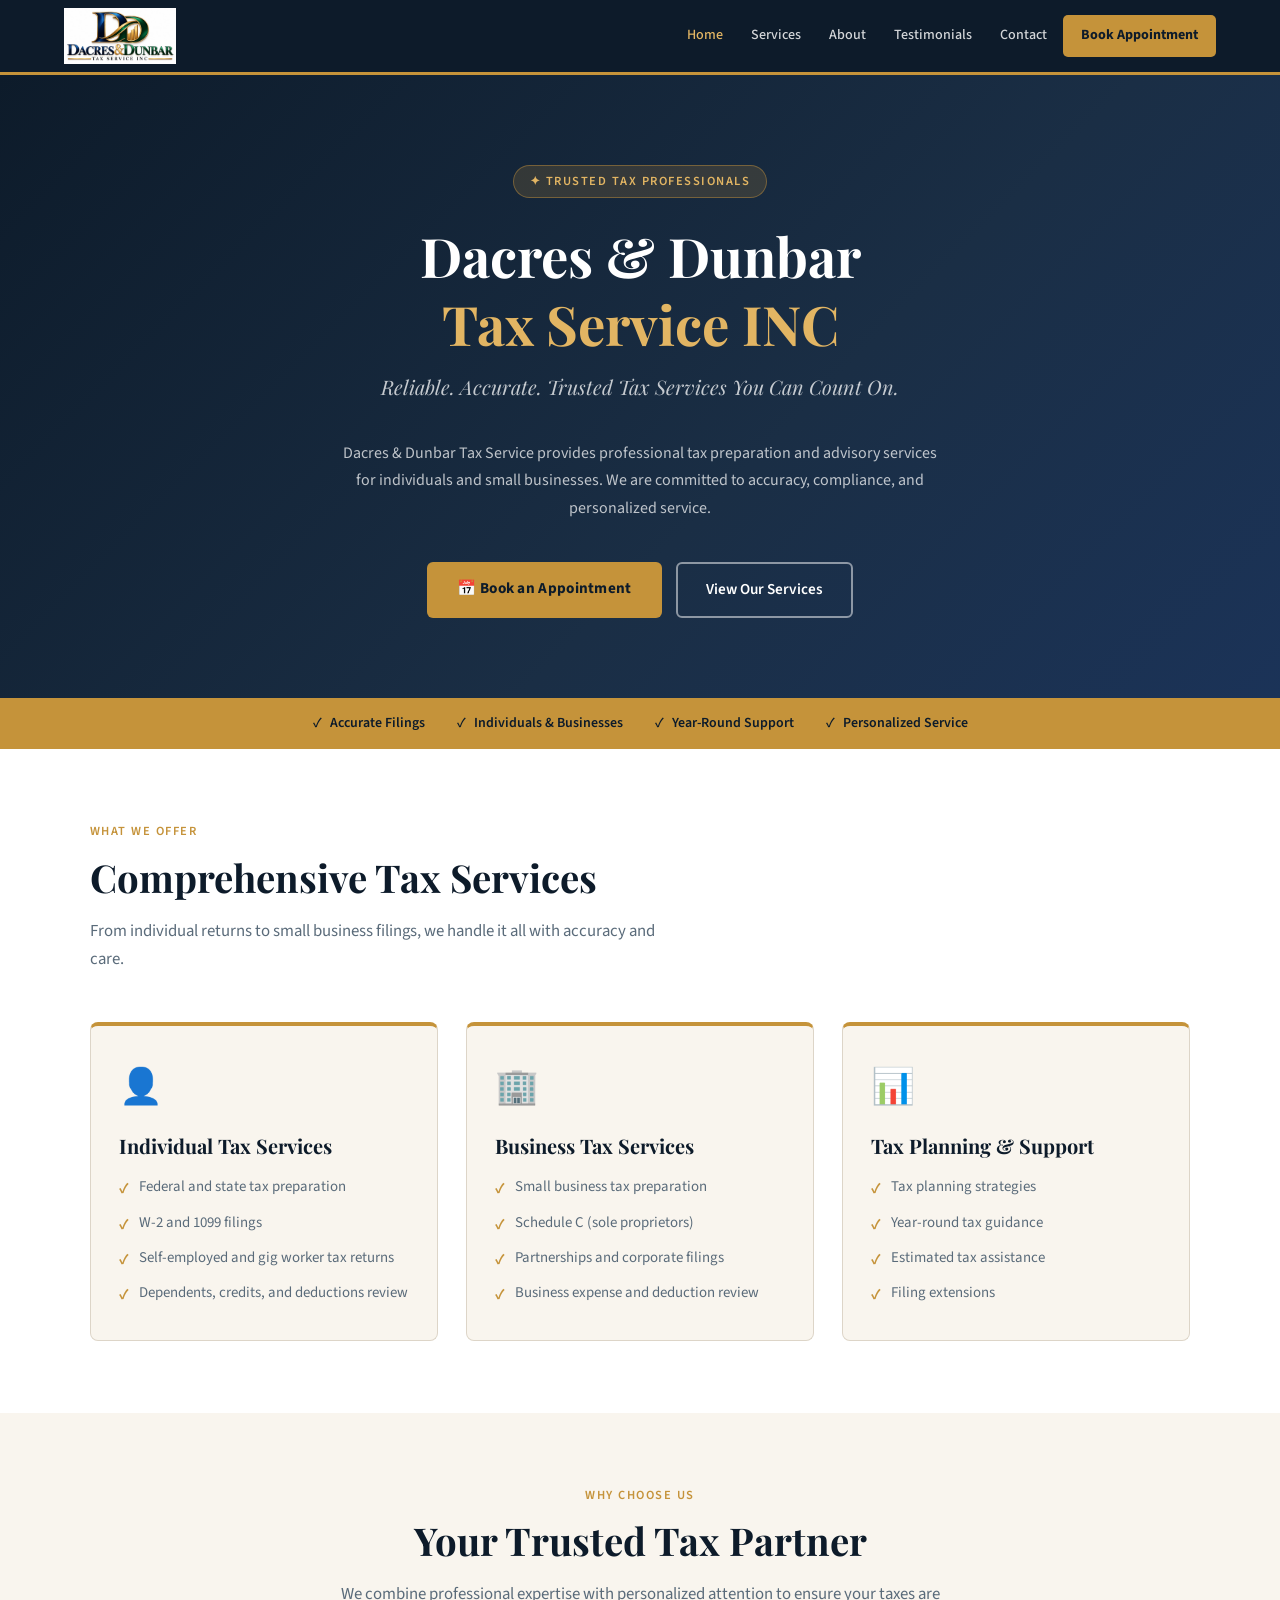
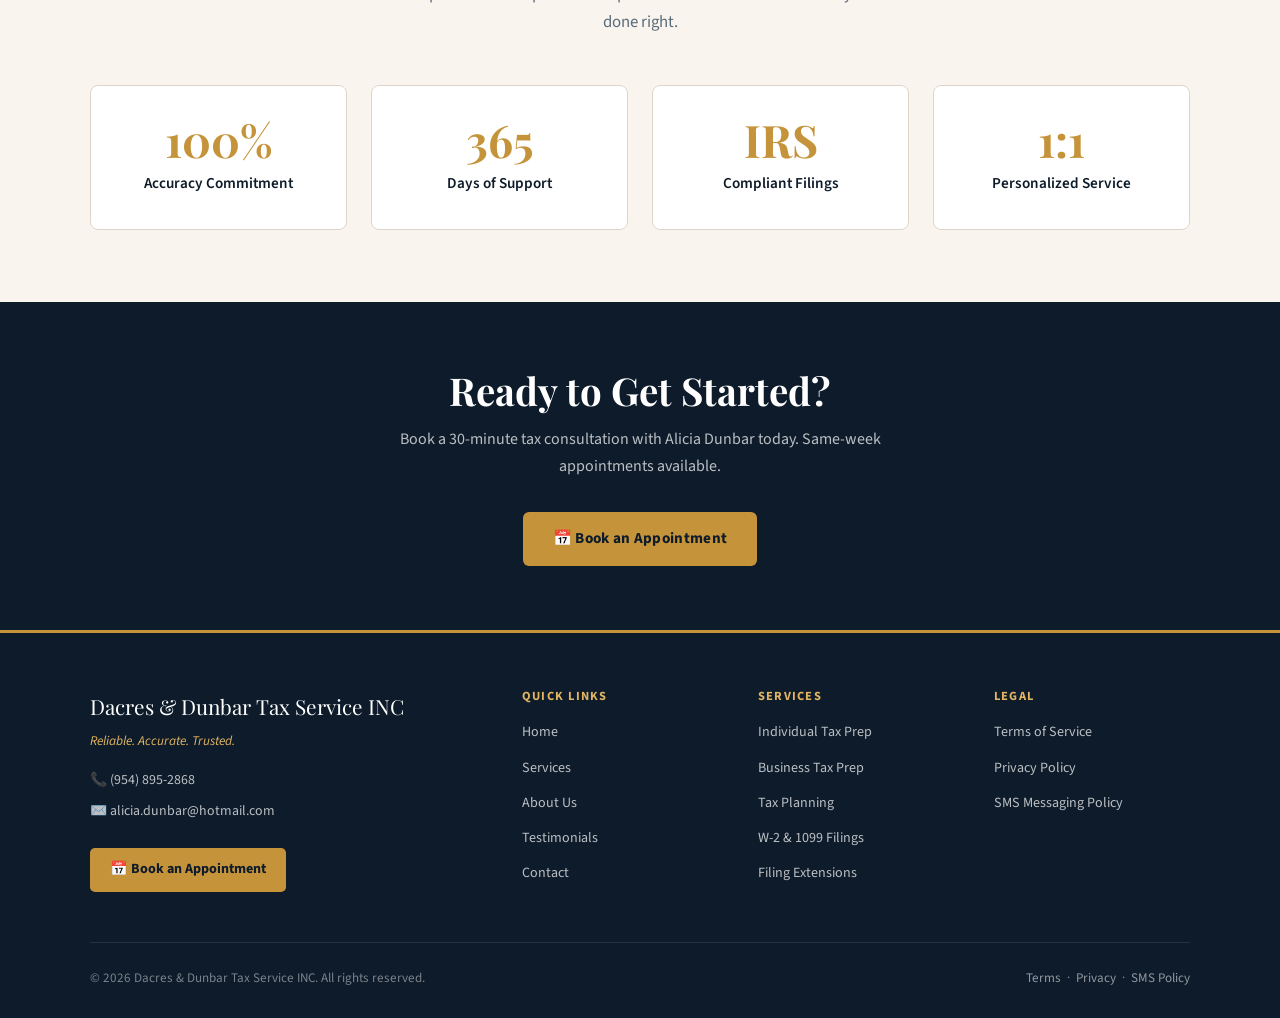
==== commit c62ac772: "Update company name to 'Tax Service INC'" ====
--- a/index.html
+++ b/index.html
@@ -18,7 +18,7 @@
   <div style="position:absolute;inset:0;background:url(\"data:image/svg+xml,%3Csvg width='60' height='60' viewBox='0 0 60 60' xmlns='http://www.w3.org/2000/svg'%3E%3Cg fill='%23C5933A' fill-opacity='0.04'%3E%3Cpath d='M36 34v-4h-2v4h-4v2h4v4h2v-4h4v-2h-4zm0-30V0h-2v4h-4v2h4v4h2V6h4V4h-4zM6 34v-4H4v4H0v2h4v4h2v-4h4v-2H6zM6 4V0H4v4H0v2h4v4h2V6h4V4H6z'/%3E%3C/g%3E%3C/svg%3E\") repeat;"></div>
   <div style="position:relative;max-width:780px;margin:0 auto;">
     <div style="display:inline-block;background:rgba(197,147,58,0.18);border:1px solid rgba(197,147,58,0.45);color:#E2B563;font-size:0.78rem;font-weight:600;letter-spacing:0.12em;text-transform:uppercase;padding:5px 16px;border-radius:30px;margin-bottom:24px;">✦ Trusted Tax Professionals</div>
-    <h1 style="font-family:'Playfair Display',serif;font-size:clamp(2rem,5vw,3.4rem);font-weight:700;margin-bottom:12px;color:#fff;">Dacres &amp; Dunbar<br><span style="color:#E2B563;">Tax Service</span></h1>
+    <h1 style="font-family:'Playfair Display',serif;font-size:clamp(2rem,5vw,3.4rem);font-weight:700;margin-bottom:12px;color:#fff;">Dacres &amp; Dunbar<br><span style="color:#E2B563;">Tax Service INC</span></h1>
     <p style="font-size:clamp(1rem,2.5vw,1.25rem);color:rgba(255,255,255,0.75);margin-bottom:36px;font-style:italic;font-family:'Playfair Display',serif;">Reliable. Accurate. Trusted Tax Services You Can Count On.</p>
     <p style="font-size:1rem;color:rgba(255,255,255,0.72);max-width:600px;margin:0 auto 40px;">Dacres &amp; Dunbar Tax Service provides professional tax preparation and advisory services for individuals and small businesses. We are committed to accuracy, compliance, and personalized service.</p>
     <div style="display:flex;gap:14px;justify-content:center;flex-wrap:wrap;">
--- a/style.css
+++ b/style.css
@@ -28,11 +28,11 @@
   background: var(--cream);
   font-size: 16px;
   line-height: 1.7;
-  opacity: 0;
-  animation: fadeInPage 0.45s ease forwards;
+  animation: fadeInPage 0.4s ease both;
 }
 
 @keyframes fadeInPage {
+  from { opacity: 0; }
   to { opacity: 1; }
 }
 
@@ -50,20 +50,6 @@
   opacity: 1;
 }
 
-/* ─── LOADER ─── */
-#page-loader {
-  position: fixed;
-  inset: 0;
-  background: var(--navy);
-  z-index: 99999;
-  display: flex;
-  flex-direction: column;
-  align-items: center;
-  justify-content: center;
-  gap: 20px;
-  transition: opacity 0.5s ease, visibility 0.5s ease;
-}
-#page-loader.hidden {
   opacity: 0;
   visibility: hidden;
 }
@@ -127,24 +113,18 @@
 }
 .logo {
   display: flex;
-  flex-direction: column;
+  align-items: center;
   text-decoration: none;
   flex-shrink: 0;
 }
-.logo-name {
-  font-family: 'Playfair Display', serif;
-  color: var(--white);
-  font-size: 1.1rem;
-  font-weight: 700;
-  letter-spacing: 0.02em;
-  line-height: 1.2;
-}
-.logo-tagline {
-  color: var(--gold-light);
-  font-size: 0.68rem;
-  font-weight: 400;
-  letter-spacing: 0.08em;
-  text-transform: uppercase;
+.logo img {
+  height: 56px;
+  width: auto;
+  display: block;
+  object-fit: contain;
+}
+@media (max-width: 480px) {
+  .logo img { height: 42px; }
 }
 nav {
   display: flex;
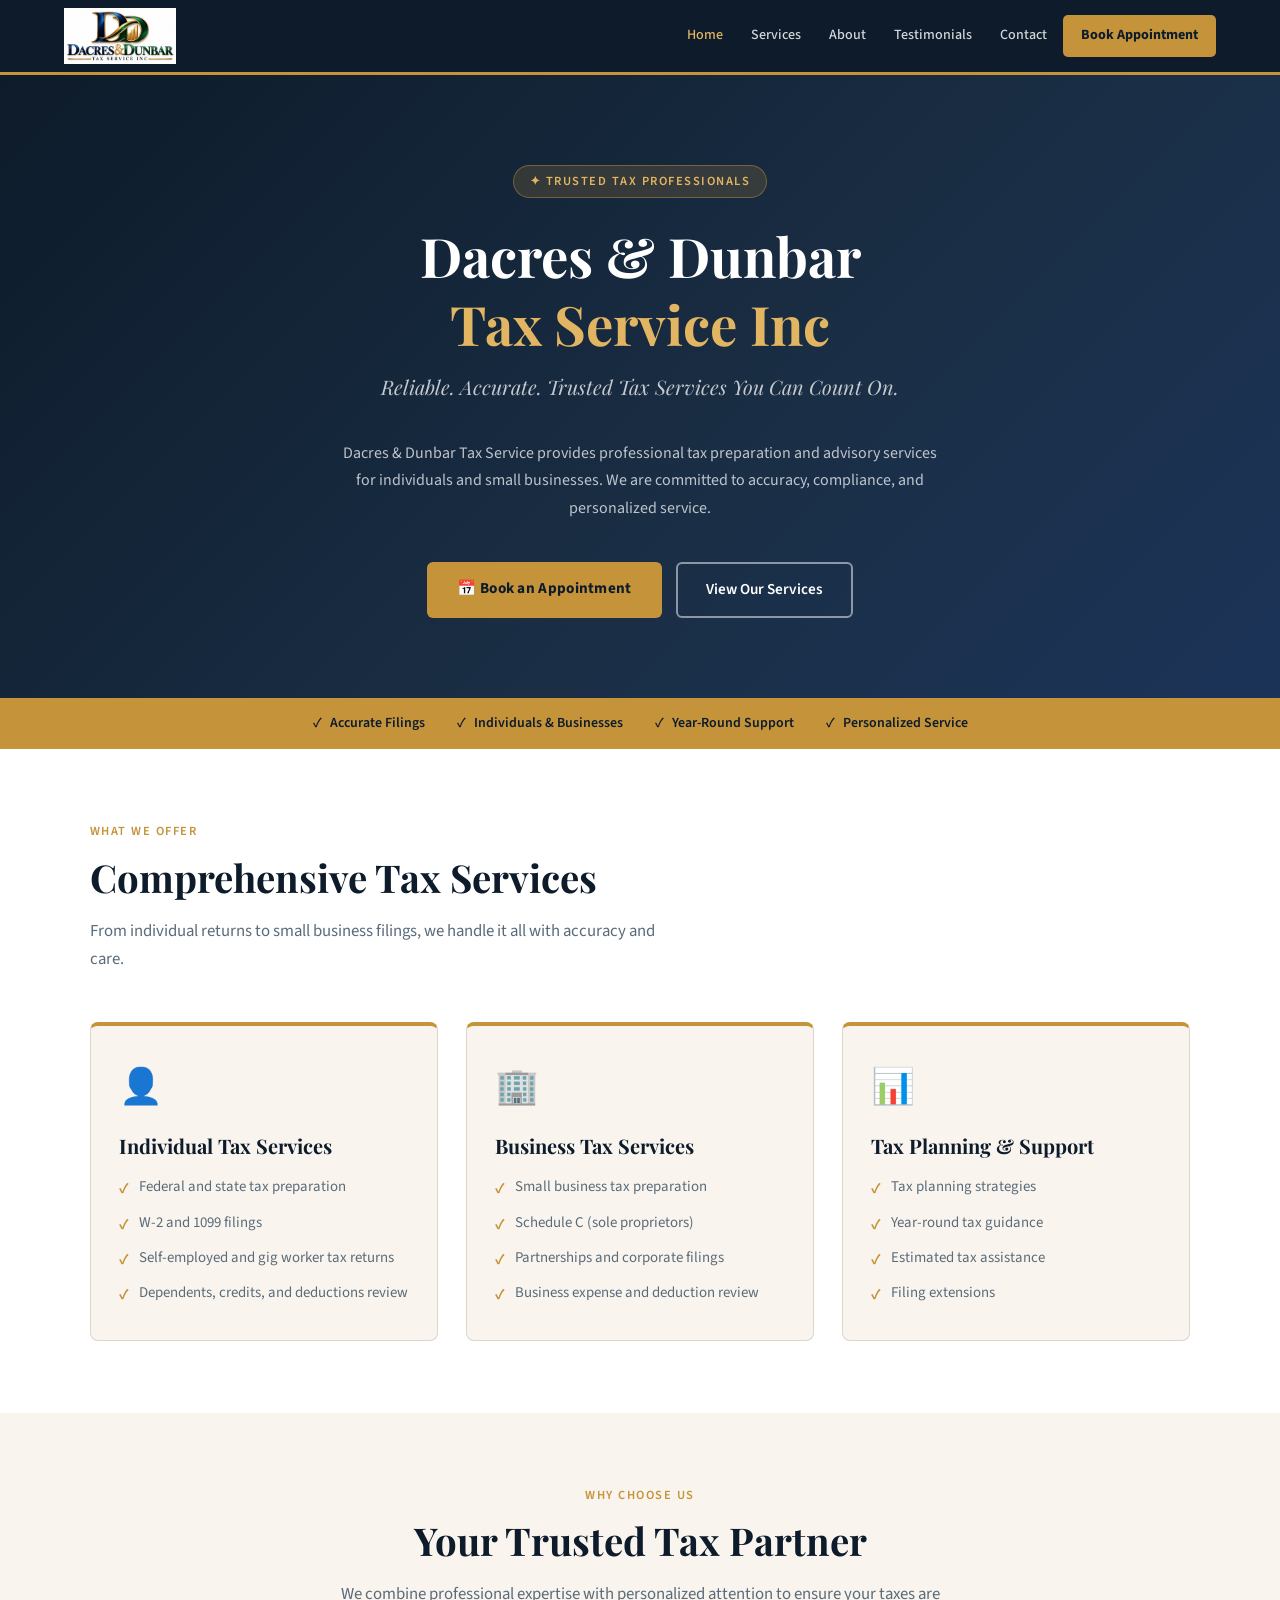
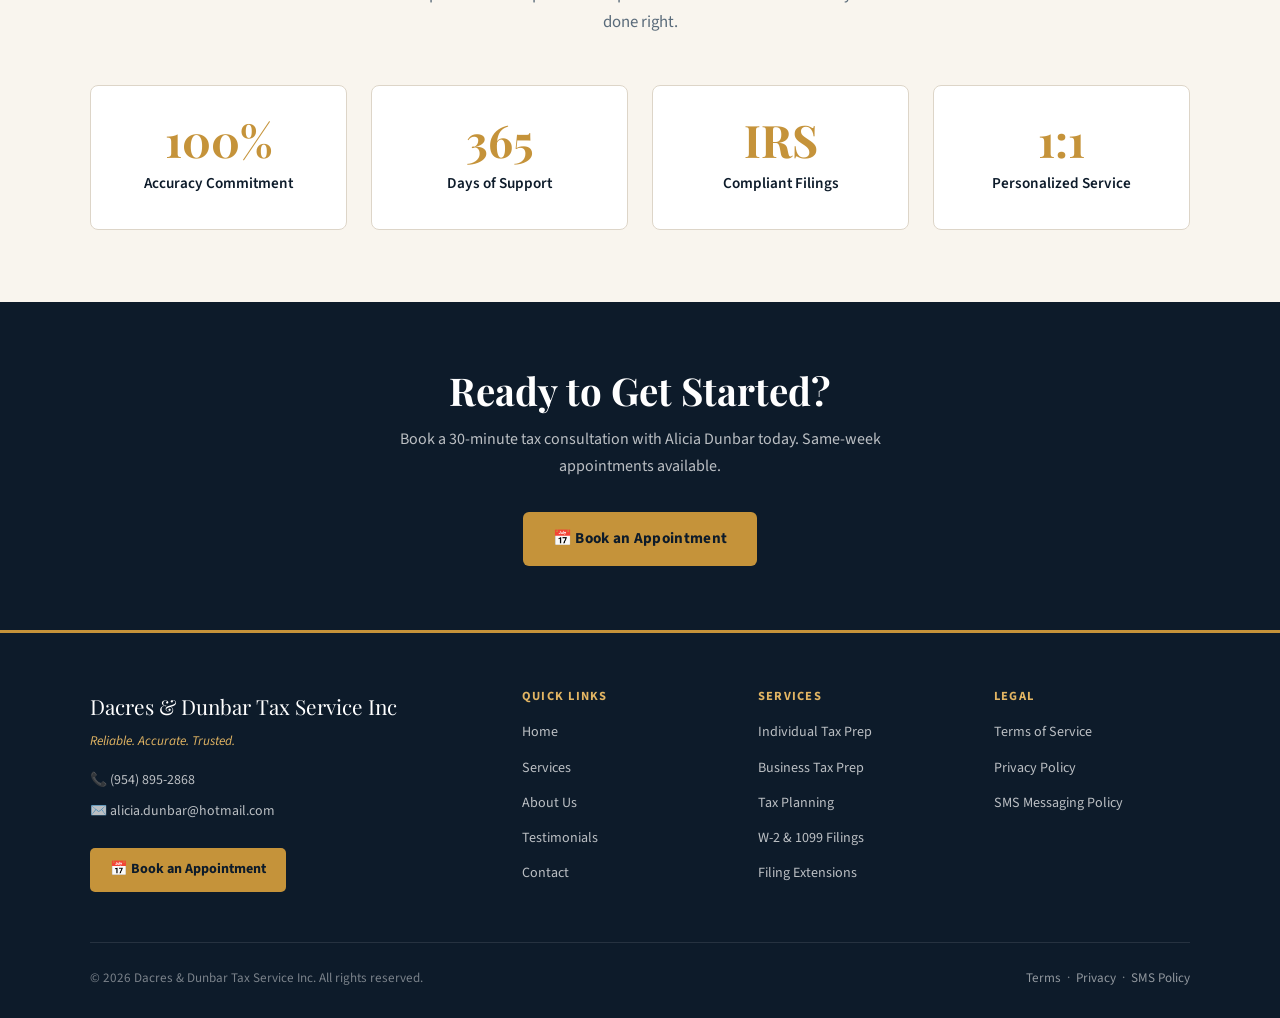
==== commit a3611b87: "Fix typo in Tax Service Inc heading" ====
--- a/index.html
+++ b/index.html
@@ -18,7 +18,7 @@
   <div style="position:absolute;inset:0;background:url(\"data:image/svg+xml,%3Csvg width='60' height='60' viewBox='0 0 60 60' xmlns='http://www.w3.org/2000/svg'%3E%3Cg fill='%23C5933A' fill-opacity='0.04'%3E%3Cpath d='M36 34v-4h-2v4h-4v2h4v4h2v-4h4v-2h-4zm0-30V0h-2v4h-4v2h4v4h2V6h4V4h-4zM6 34v-4H4v4H0v2h4v4h2v-4h4v-2H6zM6 4V0H4v4H0v2h4v4h2V6h4V4H6z'/%3E%3C/g%3E%3C/svg%3E\") repeat;"></div>
   <div style="position:relative;max-width:780px;margin:0 auto;">
     <div style="display:inline-block;background:rgba(197,147,58,0.18);border:1px solid rgba(197,147,58,0.45);color:#E2B563;font-size:0.78rem;font-weight:600;letter-spacing:0.12em;text-transform:uppercase;padding:5px 16px;border-radius:30px;margin-bottom:24px;">✦ Trusted Tax Professionals</div>
-    <h1 style="font-family:'Playfair Display',serif;font-size:clamp(2rem,5vw,3.4rem);font-weight:700;margin-bottom:12px;color:#fff;">Dacres &amp; Dunbar<br><span style="color:#E2B563;">Tax Service INC</span></h1>
+    <h1 style="font-family:'Playfair Display',serif;font-size:clamp(2rem,5vw,3.4rem);font-weight:700;margin-bottom:12px;color:#fff;">Dacres &amp; Dunbar<br><span style="color:#E2B563;">Tax Service Inc</span></h1>
     <p style="font-size:clamp(1rem,2.5vw,1.25rem);color:rgba(255,255,255,0.75);margin-bottom:36px;font-style:italic;font-family:'Playfair Display',serif;">Reliable. Accurate. Trusted Tax Services You Can Count On.</p>
     <p style="font-size:1rem;color:rgba(255,255,255,0.72);max-width:600px;margin:0 auto 40px;">Dacres &amp; Dunbar Tax Service provides professional tax preparation and advisory services for individuals and small businesses. We are committed to accuracy, compliance, and personalized service.</p>
     <div style="display:flex;gap:14px;justify-content:center;flex-wrap:wrap;">
